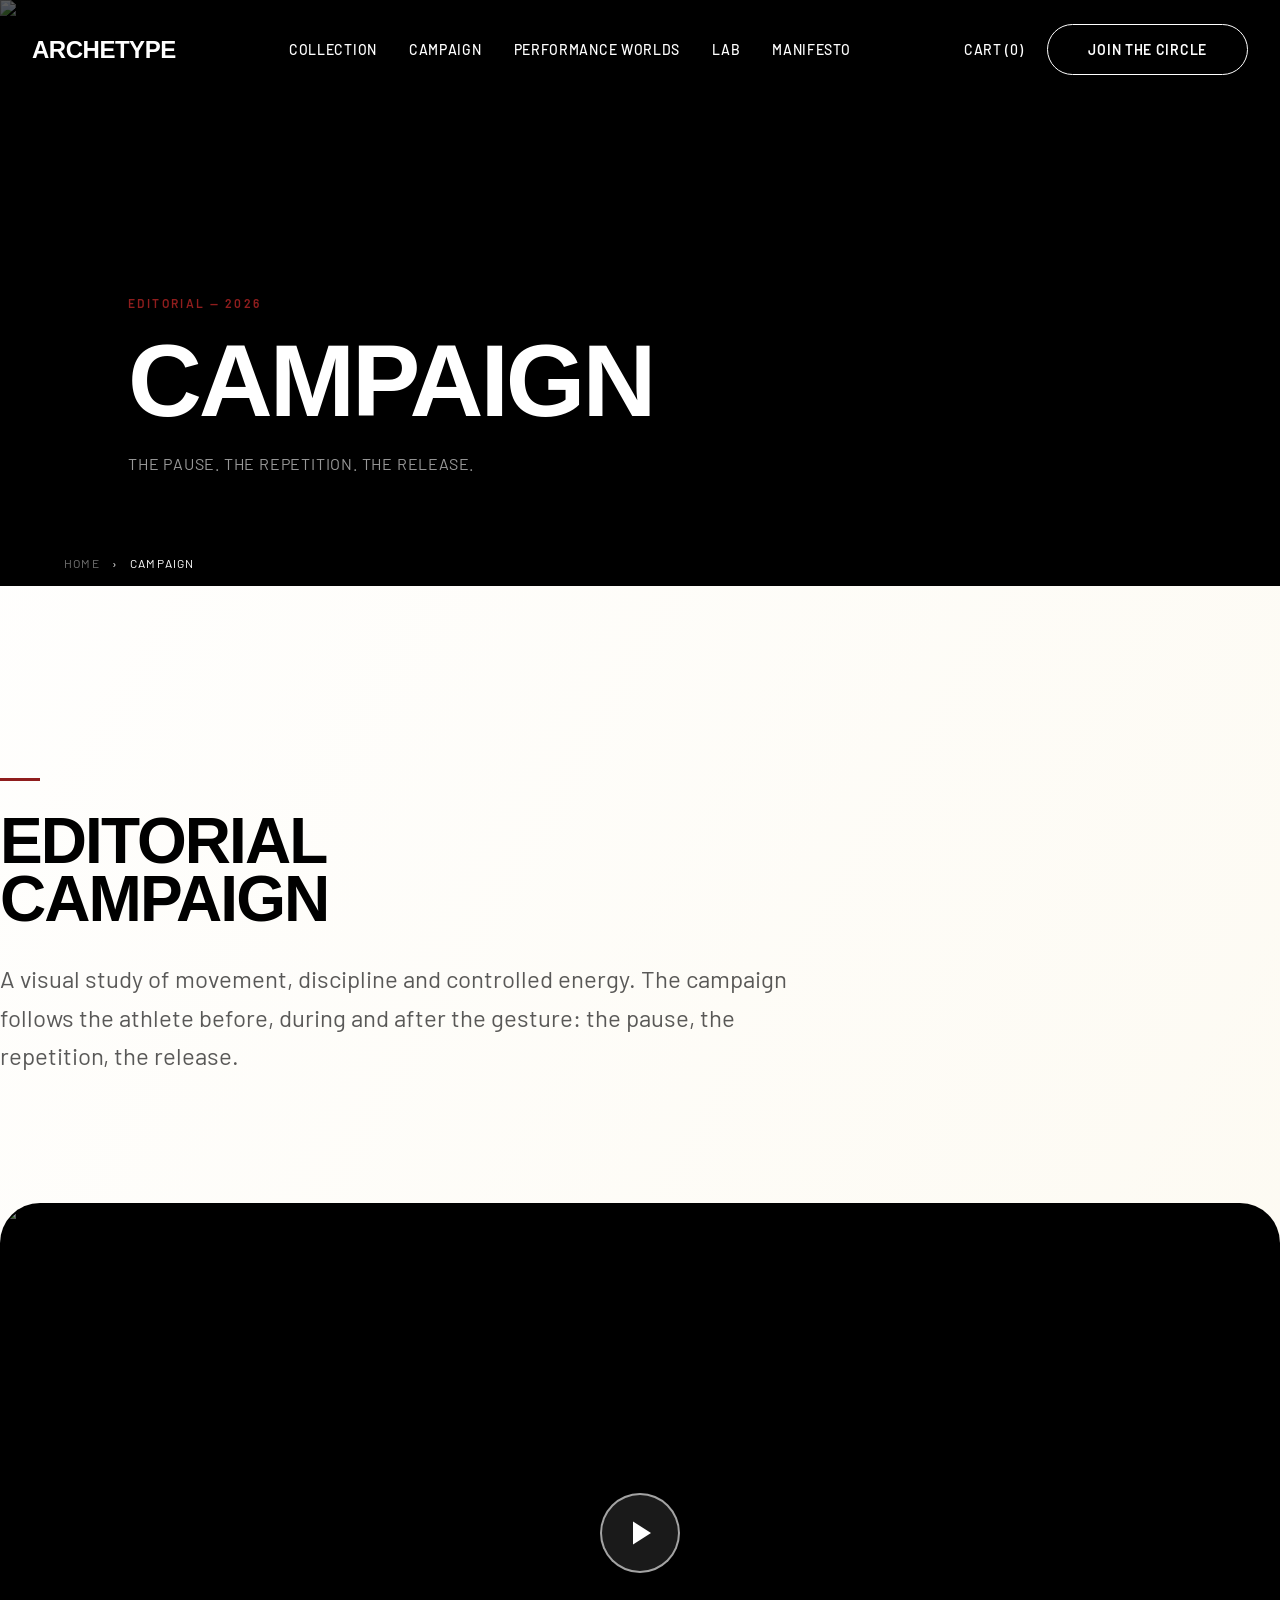
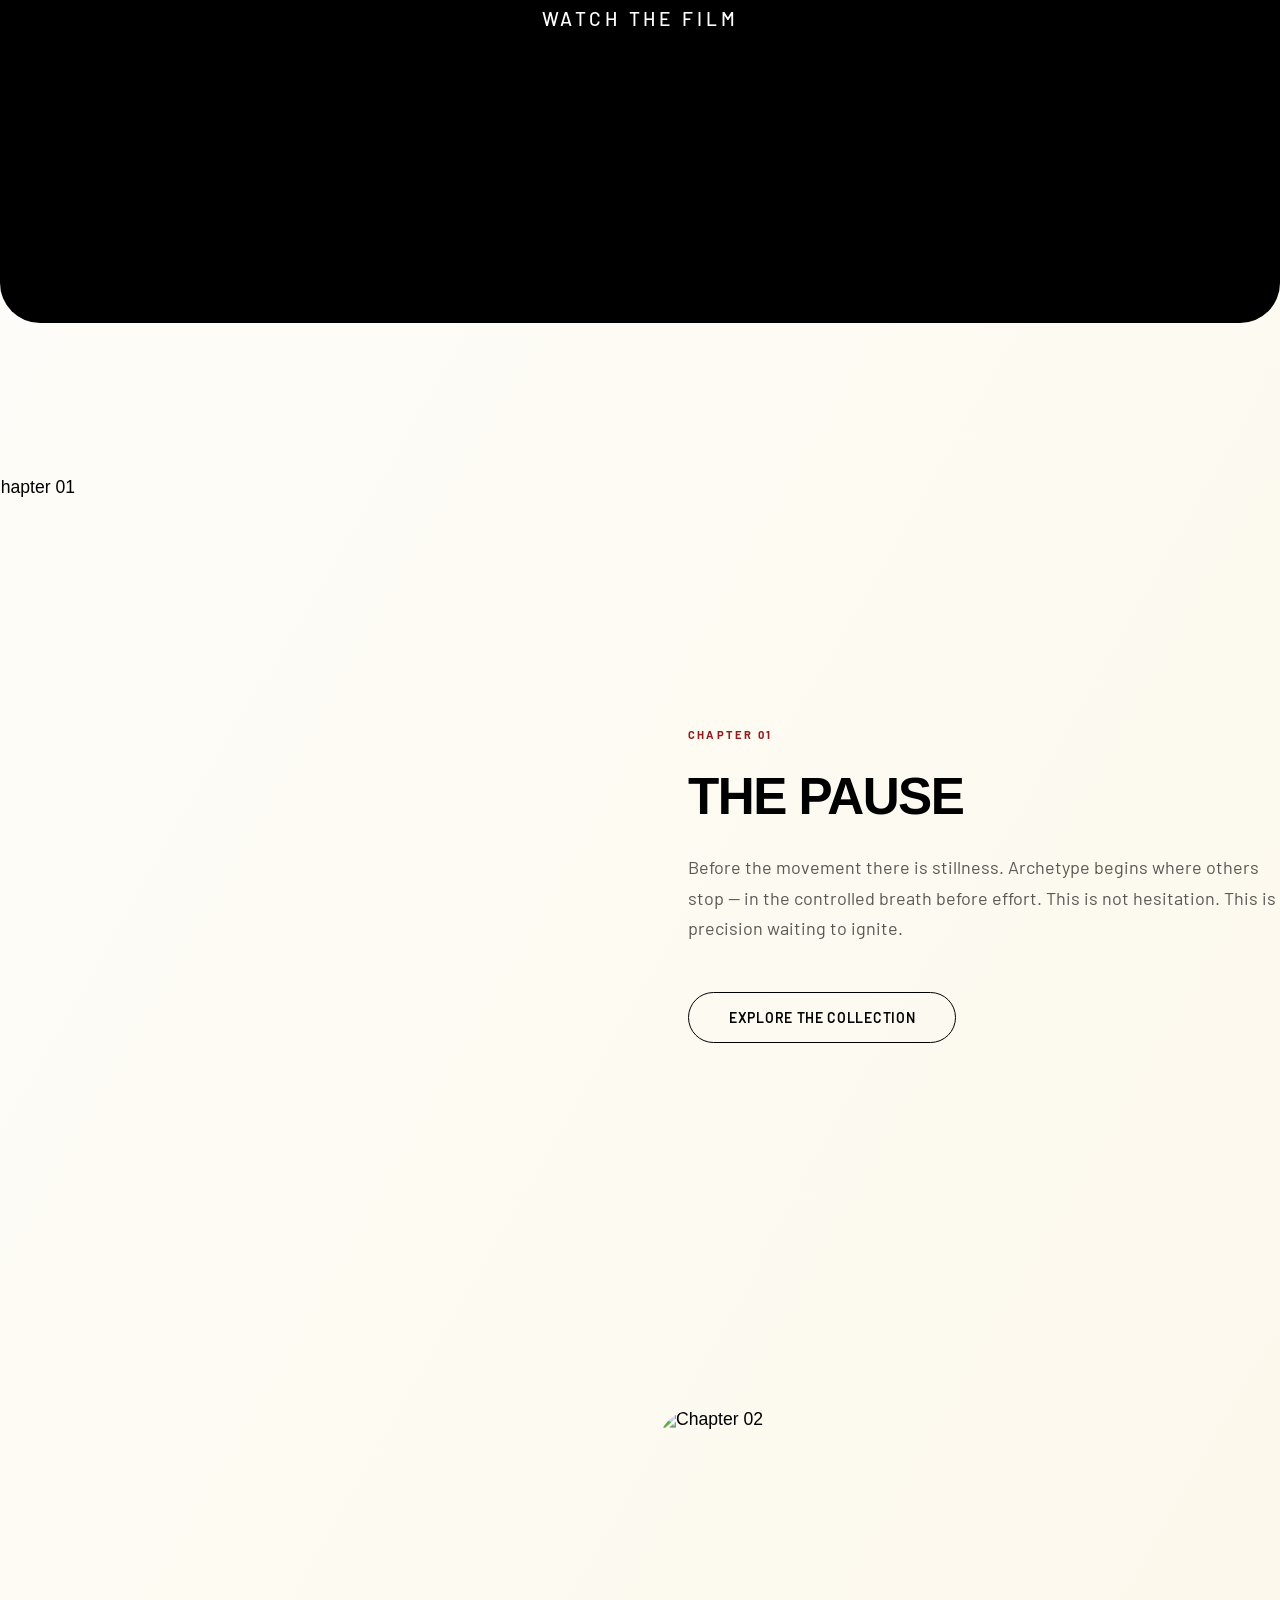
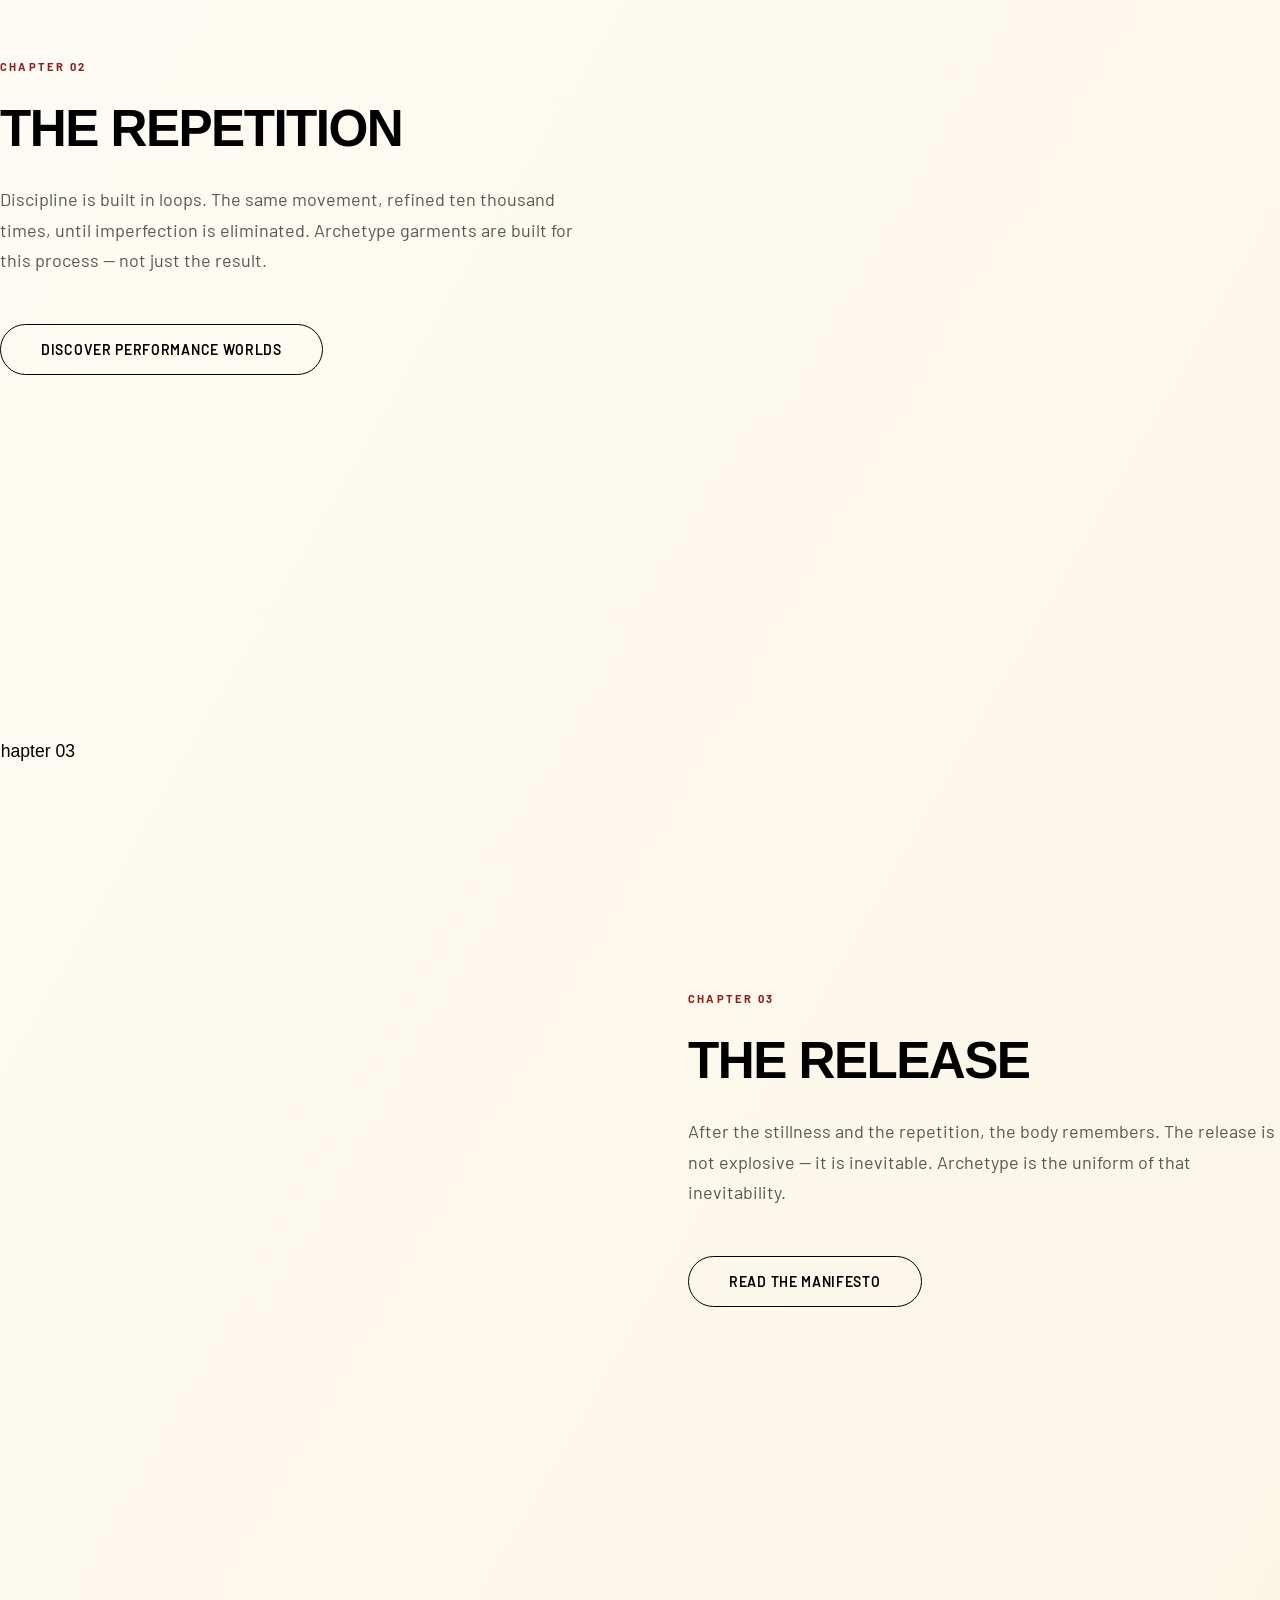
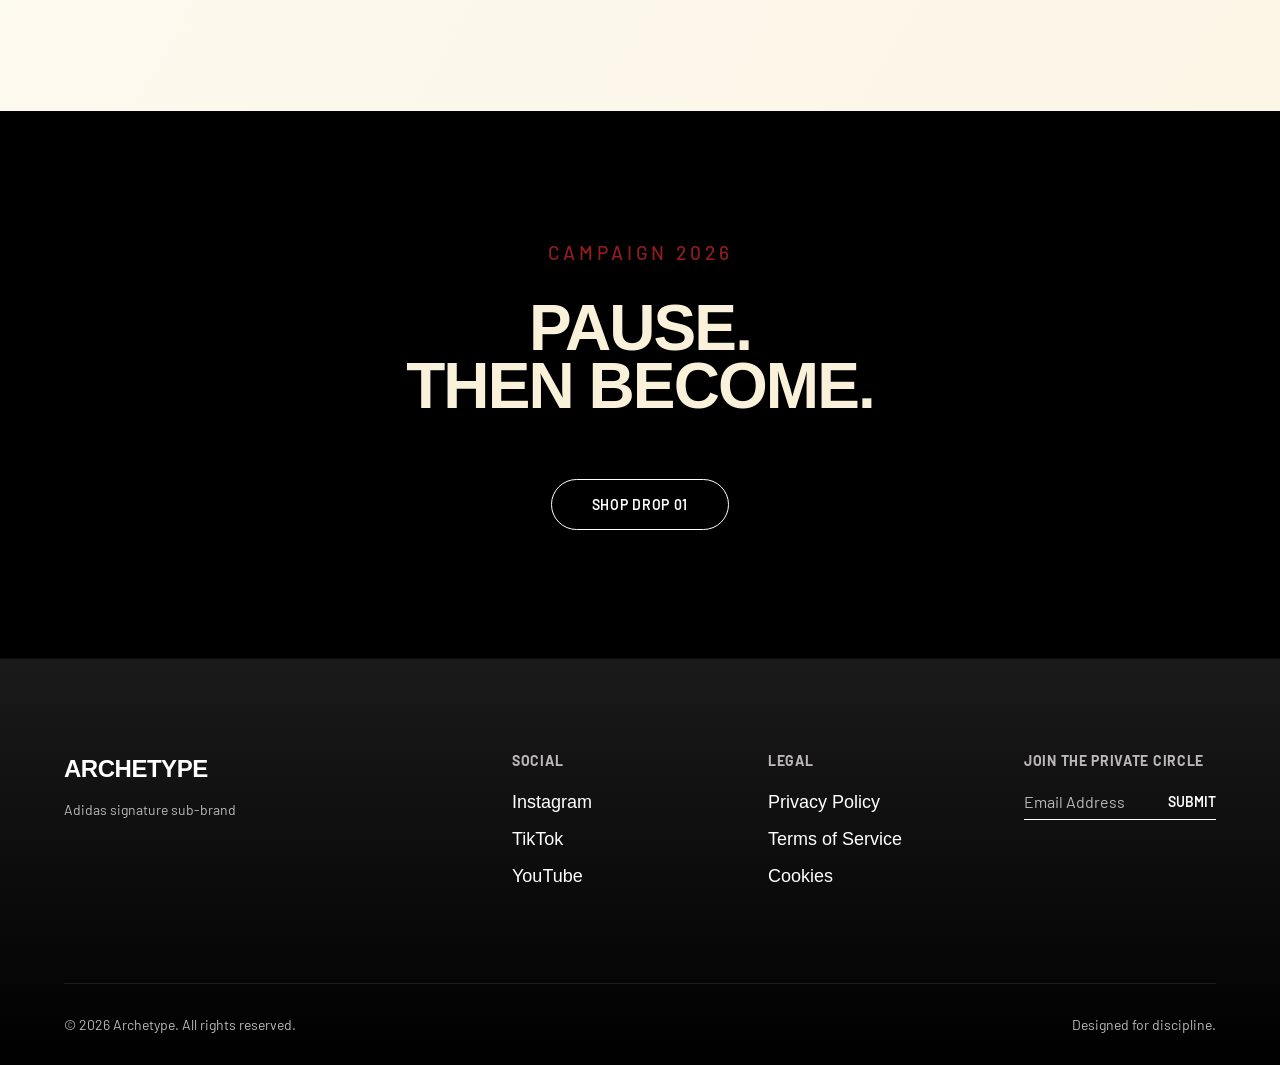
==== campaign.html @ b0016677 "Add files via upload" ====
<!DOCTYPE html>
<html lang="en">

<head>
    <meta charset="UTF-8">
    <meta name="viewport" content="width=device-width, initial-scale=1.0">
    <title>Campaign — Editorial 2026 | ARCHETYPE</title>
    <meta name="description" content="A visual study of movement, discipline and controlled energy. The Archetype Editorial Campaign 2026.">
    <link rel="preconnect" href="https://fonts.googleapis.com">
    <link rel="preconnect" href="https://fonts.gstatic.com" crossorigin>
    <link href="https://fonts.googleapis.com/css2?family=Barlow:wght@400;500;600&display=swap" rel="stylesheet">
    <link rel="stylesheet" href="./index.css">
    <link rel="stylesheet" href="./shared.css">
</head>

<body class="page-body">
    <header class="header" id="header">
        <a href="./index.html" class="logo">Archetype</a>
        <nav class="nav">
            <a href="./collection.html" class="nav-link">Collection</a>
            <a href="./campaign.html" class="nav-link">Campaign</a>
            <a href="./worlds.html" class="nav-link">Performance Worlds</a>
            <a href="./lab.html" class="nav-link">Lab</a>
            <a href="./manifesto.html" class="nav-link">Manifesto</a>
        </nav>
        <div class="header-actions">
            <a href="#" class="nav-link">Cart (0)</a>
            <a href="#" class="btn btn-white">Join the Circle</a>
        </div>
    </header>

    <main>
        <section class="page-hero" id="page-hero-campaign">
            <div class="page-hero-bg">
                <img src="assets/images/editorial_campaign.jpg" alt="Campaign Hero">
            </div>
            <div class="page-hero-content container">
                <span class="page-hero-tag">Editorial — 2026</span>
                <h1 class="page-hero-title">CAMPAIGN</h1>
                <p class="page-hero-sub">The pause. The repetition. The release.</p>
            </div>
        </section>

        <div class="page-breadcrumb">
            <a href="./index.html">Home</a>
            <span>›</span>
            <span>Campaign</span>
        </div>

        <section class="section-padding container">
            <div class="reveal" style="max-width: 800px; margin-bottom: 8rem;">
                <span class="accent-line"></span>
                <h2 class="title-section" style="margin-bottom: 2rem;">EDITORIAL<br>CAMPAIGN</h2>
                <p style="font-size: 1.5rem; line-height: 1.6; color: rgba(0,0,0,0.65);">A visual study of movement, discipline and controlled energy. The campaign follows the athlete before, during and after the gesture: the pause, the repetition, the release.</p>
            </div>

            <div class="campaign-film-block reveal" id="film-block">
                <img src="assets/images/editorial_campaign.jpg" alt="Campaign Film">
                <div class="campaign-film-overlay" id="film-overlay-trigger">
                    <div class="play-btn" id="play-btn-main" role="button" aria-label="Play film">
                        <svg width="22" height="26" viewBox="0 0 22 26" fill="none"><path d="M2 1.5L20 13L2 24.5V1.5Z"/></svg>
                    </div>
                    <p class="subtitle" style="letter-spacing: 0.2em;">Watch the Film</p>
                </div>
            </div>

            <!-- Video Modal -->
            <div class="video-modal" id="video-modal" role="dialog" aria-modal="true" aria-label="Campaign Film">
                <div class="video-modal-backdrop" id="video-modal-backdrop"></div>
                <div class="video-modal-inner">
                    <button class="video-modal-close" id="video-modal-close" aria-label="Close video">
                        <svg width="18" height="18" viewBox="0 0 18 18" fill="none">
                            <path d="M1 1L17 17M17 1L1 17" stroke="white" stroke-width="2" stroke-linecap="round"/>
                        </svg>
                    </button>
                    <video
                        id="campaign-video"
                        class="video-modal-player"
                        src="assets/videos/campaign_film.mov"
                        controls
                        playsinline
                        preload="metadata"
                    ></video>
                </div>
            </div>

            <div class="campaign-chapter reveal">
                <div class="campaign-chapter-image img-reveal">
                    <img src="https://images.unsplash.com/photo-1541534741688-6078c6bfb5c5?q=80&w=800&auto=format&fit=crop" alt="Chapter 01">
                </div>
                <div class="campaign-chapter-text">
                    <span class="campaign-chapter-num">Chapter 01</span>
                    <h2 class="campaign-chapter-title">THE PAUSE</h2>
                    <p class="campaign-chapter-body">Before the movement there is stillness. Archetype begins where others stop — in the controlled breath before effort. This is not hesitation. This is precision waiting to ignite.</p>
                    <a href="./collection.html" class="btn">Explore the Collection</a>
                </div>
            </div>

            <div class="campaign-chapter reverse reveal">
                <div class="campaign-chapter-image img-reveal">
                    <img src="https://images.unsplash.com/photo-1517838277536-f5f99be501cd?q=80&w=800&auto=format&fit=crop" alt="Chapter 02">
                </div>
                <div class="campaign-chapter-text">
                    <span class="campaign-chapter-num">Chapter 02</span>
                    <h2 class="campaign-chapter-title">THE REPETITION</h2>
                    <p class="campaign-chapter-body">Discipline is built in loops. The same movement, refined ten thousand times, until imperfection is eliminated. Archetype garments are built for this process — not just the result.</p>
                    <a href="./worlds.html" class="btn">Discover Performance Worlds</a>
                </div>
            </div>

            <div class="campaign-chapter reveal" style="margin-bottom: 0;">
                <div class="campaign-chapter-image img-reveal">
                    <img src="https://images.unsplash.com/photo-1552674605-15c37eee01a8?q=80&w=800&auto=format&fit=crop" alt="Chapter 03">
                </div>
                <div class="campaign-chapter-text">
                    <span class="campaign-chapter-num">Chapter 03</span>
                    <h2 class="campaign-chapter-title">THE RELEASE</h2>
                    <p class="campaign-chapter-body">After the stillness and the repetition, the body remembers. The release is not explosive — it is inevitable. Archetype is the uniform of that inevitability.</p>
                    <a href="./manifesto.html" class="btn">Read the Manifesto</a>
                </div>
            </div>
        </section>

        <section style="background: var(--color-black); padding: 8rem 5vw; text-align: center;">
            <div class="container reveal">
                <p class="subtitle" style="color: var(--color-burgundy); margin-bottom: 2rem; letter-spacing: 0.2em;">Campaign 2026</p>
                <h2 class="title-section" style="color: var(--color-cream); max-width: 900px; margin: 0 auto 4rem;">PAUSE.<br>THEN BECOME.</h2>
                <a href="./collection.html" class="btn btn-white">Shop Drop 01</a>
            </div>
        </section>
    </main>

    <footer class="footer">
        <div class="container">
            <div class="footer-grid">
                <div class="footer-brand">
                    <span class="logo">Archetype</span>
                    <p>Adidas signature sub-brand</p>
                </div>
                <div>
                    <h4 class="footer-title">SOCIAL</h4>
                    <div class="footer-links">
                        <a href="#" class="footer-link">Instagram</a>
                        <a href="#" class="footer-link">TikTok</a>
                        <a href="#" class="footer-link">YouTube</a>
                    </div>
                </div>
                <div>
                    <h4 class="footer-title">LEGAL</h4>
                    <div class="footer-links">
                        <a href="#" class="footer-link">Privacy Policy</a>
                        <a href="#" class="footer-link">Terms of Service</a>
                        <a href="#" class="footer-link">Cookies</a>
                    </div>
                </div>
                <div>
                    <h4 class="footer-title">JOIN THE PRIVATE CIRCLE</h4>
                    <form class="newsletter-form">
                        <input type="email" class="newsletter-input" placeholder="Email Address">
                        <button type="submit" class="newsletter-submit">Submit</button>
                    </form>
                </div>
            </div>
            <div class="footer-bottom">
                <span>© 2026 Archetype. All rights reserved.</span>
                <span>Designed for discipline.</span>
            </div>
        </div>
    </footer>
    <script src="./subpage.js"></script>
    <script>
        (function () {
            const modal       = document.getElementById('video-modal');
            const video       = document.getElementById('campaign-video');
            const openTrigger = document.getElementById('film-overlay-trigger');
            const closeBtn    = document.getElementById('video-modal-close');
            const backdrop    = document.getElementById('video-modal-backdrop');

            function openModal() {
                modal.classList.add('is-open');
                document.body.style.overflow = 'hidden';
                video.play();
            }

            function closeModal() {
                modal.classList.remove('is-open');
                document.body.style.overflow = '';
                video.pause();
                video.currentTime = 0;
            }

            openTrigger.addEventListener('click', openModal);
            closeBtn.addEventListener('click', closeModal);
            backdrop.addEventListener('click', closeModal);
            document.addEventListener('keydown', function (e) {
                if (e.key === 'Escape' && modal.classList.contains('is-open')) closeModal();
            });
        })();
    </script>
</body>
</html>
---- index.css ----
:root {
    --color-black: #000000;
    --color-white: #FFFFFF;
    --color-cream: #F9F1D9;
    --color-gray: #BCB8B9;
    --color-green: #3F4F45;
    --color-burgundy: #8F1D1D;
    --color-blue: #A8C5D6;

    --font-primary: 'Neue Haas Grotesk Display Pro', 'Helvetica Neue', Helvetica, Arial, sans-serif;
    --font-secondary: 'Barlow', sans-serif;

    --mouse-x: 50vw;
    --mouse-y: 50vh;
}

* {
    margin: 0;
    padding: 0;
    box-sizing: border-box;
}

html {
    scroll-behavior: smooth;
    font-size: 16px;
}

body {
    background: linear-gradient(120deg, #FFFFFF, var(--color-cream), #FFFFFF, var(--color-blue));
    background-size: 400% 400%;
    animation: gradientBG 30s ease infinite;
    color: var(--color-black);
    font-family: var(--font-primary);
    -webkit-font-smoothing: antialiased;
    -moz-osx-font-smoothing: grayscale;
    overflow-x: hidden;
}

/* Typography */
h1,
h2,
h3,
h4,
h5,
h6 {
    text-transform: uppercase;
    font-weight: 700;
    line-height: 0.9;
    letter-spacing: -0.02em;
}

.title-hero {
    font-size: clamp(4rem, 10vw, 12rem);
}

.title-section {
    font-size: clamp(2.5rem, 5vw, 6rem);
    letter-spacing: -0.03em;
}

.subtitle {
    font-family: var(--font-secondary);
    font-size: clamp(1rem, 1.5vw, 1.5rem);
    text-transform: uppercase;
    letter-spacing: 0.1em;
    font-weight: 500;
}

p {
    font-family: var(--font-secondary);
    font-size: 1.125rem;
    line-height: 1.5;
    font-weight: 400;
}

a {
    color: inherit;
    text-decoration: none;
    cursor: pointer;
}

/* Layout Utilities */
.container {
    width: 100%;
    max-width: 1400px;
    margin: 0 auto;
    padding: 0 5vw;
}

.section-padding {
    padding: 12rem 0;
}

/* Buttons */
.btn {
    display: inline-flex;
    align-items: center;
    justify-content: center;
    padding: 1rem 2.5rem;
    font-family: var(--font-secondary);
    text-transform: uppercase;
    font-weight: 600;
    letter-spacing: 0.05em;
    font-size: 0.875rem;
    transition: all 0.4s cubic-bezier(0.165, 0.84, 0.44, 1);
    border: 1px solid var(--color-black);
    background: transparent;
    color: var(--color-black);
    position: relative;
    overflow: hidden;
    border-radius: 50px;
}

.btn::before {
    content: '';
    position: absolute;
    top: 0;
    left: 0;
    width: 100%;
    height: 100%;
    background: var(--color-black);
    transform: scaleX(0);
    transform-origin: right;
    transition: transform 0.4s cubic-bezier(0.165, 0.84, 0.44, 1);
    z-index: -1;
}

.btn:hover {
    color: var(--color-white);
}

.btn:hover::before {
    transform: scaleX(1);
    transform-origin: left;
}

.btn-white {
    border-color: var(--color-white);
    color: var(--color-white);
}

.btn-white::before {
    background: var(--color-white);
}

.btn-white:hover {
    color: var(--color-black);
}

/* Header */
.header {
    position: fixed;
    top: 0;
    left: 0;
    width: 100%;
    padding: 1.5rem 2rem;
    display: flex;
    justify-content: space-between;
    align-items: center;
    z-index: 100;
    mix-blend-mode: difference;
    color: var(--color-white);
    transition: transform 0.4s ease;
}

.header.hidden {
    transform: translateY(-100%);
}

.logo {
    font-size: 1.5rem;
    font-weight: 700;
    text-transform: uppercase;
    letter-spacing: -0.02em;
}

.nav {
    display: flex;
    gap: 2rem;
}

.nav-link {
    font-family: var(--font-secondary);
    font-size: 0.875rem;
    text-transform: uppercase;
    letter-spacing: 0.05em;
    font-weight: 500;
    position: relative;
}

.nav-link::after {
    content: '';
    position: absolute;
    bottom: -4px;
    left: 0;
    width: 100%;
    height: 1px;
    background: currentColor;
    transform: scaleX(0);
    transform-origin: right;
    transition: transform 0.3s ease;
}

.nav-link:hover::after {
    transform: scaleX(1);
    transform-origin: left;
}

.header-actions {
    display: flex;
    align-items: center;
    gap: 1.5rem;
}

/* Hero Section */
.hero {
    height: 100vh;
    width: 100%;
    position: relative;
    display: flex;
    flex-direction: column;
    justify-content: flex-end;
    padding: 4rem 2rem;
    overflow: hidden;
}

.hero-bg {
    position: absolute;
    top: 0;
    left: 0;
    width: 100%;
    height: 100%;
    z-index: -1;
}

.hero-video-base {
    width: 100%;
    height: 100%;
    object-fit: cover;
    transform: scale(1.05);
    transition: transform 1.5s ease-out;
}

.hero-img-pixelated {
    position: absolute;
    top: 0;
    left: 0;
    width: 100%;
    height: 100%;
    object-fit: cover;
    pointer-events: none;
    opacity: 0;
    transition: transform 1.5s ease-out, opacity 0.3s ease;
    transform: scale(1.05);
}

.hero.loaded .hero-video-base,
.hero.loaded .hero-img-pixelated {
    transform: scale(1);
}

.hero-bg::after {
    content: '';
    position: absolute;
    top: 0;
    left: 0;
    width: 100%;
    height: 100%;
    background: linear-gradient(to top, var(--color-black) 0%, rgba(0, 0, 0, 0.2) 60%, rgba(0, 0, 0, 0.6) 100%);
}

.hero-content {
    color: var(--color-white);
    max-width: 1200px;
}

.hero-claim {
    margin-bottom: 1rem;
    animation: fadeInUp 1s cubic-bezier(0.165, 0.84, 0.44, 1) 0.5s both;
}

.hero-subclaim {
    margin-bottom: 3rem;
    animation: fadeInUp 1s cubic-bezier(0.165, 0.84, 0.44, 1) 0.7s both;
}

.hero-ctas {
    display: flex;
    gap: 1rem;
    animation: fadeInUp 1s cubic-bezier(0.165, 0.84, 0.44, 1) 0.9s both;
}

/* Upper Sections Wrapper (Black to White) */
.upper-gradient-wrapper {
    background: linear-gradient(to bottom, var(--color-black) 0%, #7a7a7a 50%, var(--color-white) 100%);
    width: 100%;
}

/* Collection Section */
#collection {
    color: var(--color-white);
}

#collection .btn {
    border-color: var(--color-white);
    color: var(--color-white);
}

#collection .btn::before {
    background: var(--color-white);
}

#collection .btn:hover {
    color: var(--color-black);
}

.collection-header {
    display: flex;
    justify-content: space-between;
    align-items: flex-end;
    margin-bottom: 6rem;
}

.product-grid {
    display: grid;
    grid-template-columns: repeat(4, 1fr);
    gap: 2rem;
}

.product-card {
    display: flex;
    flex-direction: column;
    group;
}

.product-image {
    aspect-ratio: 3/4;
    background: var(--color-gray);
    margin-bottom: 1.5rem;
    overflow: hidden;
    position: relative;
    border-radius: 16px;
}

.product-image img {
    width: 100%;
    height: 100%;
    object-fit: cover;
    transition: transform 0.8s cubic-bezier(0.165, 0.84, 0.44, 1), filter 0.8s ease;
}

.product-image::after {
    content: 'View Product';
    position: absolute;
    bottom: 1.5rem;
    left: 50%;
    transform: translateX(-50%) translateY(20px);
    background: var(--color-white);
    color: var(--color-black);
    padding: 0.6rem 1.5rem;
    border-radius: 50px;
    font-family: var(--font-secondary);
    font-size: 0.75rem;
    font-weight: 600;
    text-transform: uppercase;
    opacity: 0;
    transition: all 0.4s cubic-bezier(0.165, 0.84, 0.44, 1);
    white-space: nowrap;
}

.product-card:hover .product-image::after {
    opacity: 1;
    transform: translateX(-50%) translateY(0);
}

.product-card:hover .product-image img {
    transform: scale(1.08) rotate(-1deg);
    filter: saturate(0.8) contrast(1.1);
}

.product-info {
    display: flex;
    flex-direction: column;
    gap: 0.5rem;
}

.product-header {
    display: flex;
    justify-content: space-between;
    align-items: center;
}

.product-name {
    font-size: 1rem;
    font-weight: 700;
    text-transform: uppercase;
}

.product-price {
    font-family: var(--font-secondary);
    font-weight: 500;
}

.product-desc {
    font-size: 0.875rem;
    color: #666;
}

#collection .product-desc {
    color: rgba(255, 255, 255, 0.6);
}

/* Editorial Campaign */
.editorial {
    padding: 0 5vw;
}

.editorial-container {
    position: relative;
    z-index: 1;
    width: 100%;
    height: 80vh;
    max-width: 1200px;
    margin: 0 auto;
    display: flex;
    align-items: center;
    justify-content: center;
    overflow: hidden;
    border-radius: 40px;
}

.editorial-bg {
    position: absolute;
    top: 0;
    left: 0;
    width: 100%;
    height: 100%;
    z-index: -1;
}

.editorial-bg img {
    width: 100%;
    height: 100%;
    object-fit: cover;
}

.editorial-bg::after {
    content: '';
    position: absolute;
    top: 0;
    left: 0;
    width: 100%;
    height: 100%;
    background: rgba(0, 0, 0, 0.4);
}

.editorial-content {
    text-align: center;
    color: var(--color-white);
    max-width: 800px;
    padding: 2rem;
}

.editorial-title {
    margin-bottom: 2rem;
}

.editorial-text {
    font-size: 1.5rem;
    margin-bottom: 3rem;
}

/* Performance Worlds */
#worlds {
    padding: 20rem 0;
}

.worlds-header {
    margin-bottom: 6rem;
}

.worlds-grid {
    display: grid;
    grid-template-columns: repeat(5, 1fr);
    gap: 1.5rem;
}

.world-card {
    position: relative;
    aspect-ratio: 4/5;
    background: linear-gradient(to bottom, #111, var(--color-black));
    border-radius: 24px;
    overflow: hidden;
    display: flex;
    flex-direction: column;
    justify-content: flex-end;
    padding: 2rem 1.5rem;
    color: var(--color-white);
    transition: transform 0.6s cubic-bezier(0.165, 0.84, 0.44, 1), box-shadow 0.6s ease;
}

.world-card:hover {
    transform: translateY(-15px) scale(1.02);
    box-shadow: 0 30px 60px rgba(0, 0, 0, 0.15);
    z-index: 10;
}

.world-card::before {
    content: '';
    position: absolute;
    top: 0;
    left: 0;
    width: 100%;
    height: 100%;
    background: linear-gradient(to top, rgba(0, 0, 0, 0.8), transparent);
    z-index: 1;
}

.world-content {
    position: relative;
    z-index: 2;
    transform: translateY(1rem);
    transition: transform 0.4s ease;
}

.world-card:hover .world-content {
    transform: translateY(0);
}

.world-title {
    font-size: 2rem;
    margin-bottom: 0.5rem;
}

.world-desc {
    font-size: 0.875rem;
    opacity: 0;
    transition: opacity 0.4s ease;
}

.world-card:hover .world-desc {
    opacity: 1;
}

/* Archetype Lab */
.lab {
    position: relative;
    background-color: #f0ece1;
    overflow: hidden;
    color: var(--color-black);
    z-index: 1;
}

.lab::before,
.lab::after {
    content: '';
    position: absolute;
    border-radius: 50%;
    z-index: -1;
    opacity: 0.9;
    filter: blur(20px);
}

.lab::before {
    top: -20vw;
    left: -10vw;
    width: 100vw;
    height: 100vw;
    background: radial-gradient(circle at center, #6484a4 0%, #9ba4ad 45%, transparent 70%);
    animation: blobMove 8s infinite alternate ease-in-out;
}

.lab::after {
    bottom: -30vw;
    right: -10vw;
    width: 120vw;
    height: 120vw;
    background: radial-gradient(circle at center, #7899b8 0%, #a2abb3 40%, transparent 70%);
    animation: blobMove2 11s infinite alternate ease-in-out;
}

.lab-grid {
    display: grid;
    grid-template-columns: 1fr 1fr;
    gap: 4rem;
    align-items: center;
}

.lab-content {
    max-width: 600px;
}

.lab-title {
    margin-bottom: 2rem;
}

.lab-text {
    margin-bottom: 3rem;
    font-size: 1.25rem;
}

.lab-image {
    aspect-ratio: 4/5;
    background: var(--color-black);
    border-radius: 40px;
}

/* Manifesto */
.manifesto {
    text-align: center;
    background: radial-gradient(circle at center, var(--color-green) 0%, #202a23 50%, var(--color-black) 100%);
    background-size: 150% 150%;
    background-position: center;
    animation: pulseBG 15s ease-in-out infinite alternate;
    color: var(--color-cream);
    position: relative;
    overflow: hidden;
}

.manifesto::before {
    content: '';
    position: absolute;
    top: 0;
    left: 0;
    width: 100%;
    height: 100%;
    background: linear-gradient(180deg, transparent 0%, rgba(143, 29, 29, 0.15) 100%);
    pointer-events: none;
    z-index: 1;
}

.manifesto-bg-text {
    position: absolute;
    top: 50%;
    left: 50%;
    transform: translate(-50%, -50%);
    width: 100vw;
    display: flex;
    flex-direction: column;
    justify-content: center;
    align-items: center;
    z-index: 0;
    pointer-events: none;
}

.manifesto-bg-text span {
    font-size: clamp(8rem, 20vw, 24rem);
    line-height: 0.8;
    font-weight: 700;
    letter-spacing: -0.05em;
    color: transparent;
    white-space: nowrap;
    animation: moveText 30s linear infinite alternate;
    pointer-events: none;
    will-change: transform;

    background: radial-gradient(circle 30vw at var(--mouse-x) var(--mouse-y),
            rgba(168, 197, 214, 0.7) 0%,
            rgba(63, 79, 69, 0.5) 30%,
            rgba(255, 255, 255, 0.03) 70%) fixed;
    -webkit-background-clip: text;
    background-clip: text;

    filter: blur(8px) contrast(1.5);
    opacity: 0.6;
}

.manifesto-bg-text span:nth-child(even) {
    animation-direction: alternate-reverse;
}

@keyframes moveText {
    0% {
        transform: translateX(-10%);
    }

    100% {
        transform: translateX(10%);
    }
}

.manifesto::before {
    content: '';
    position: absolute;
    top: 0;
    left: 0;
    width: 100%;
    height: 100%;
    background: linear-gradient(180deg, transparent 0%, rgba(143, 29, 29, 0.15) 100%);
    pointer-events: none;
    z-index: 1;
}

.manifesto-content {
    max-width: 800px;
    margin: 0 auto;
    position: relative;
    z-index: 2;
    pointer-events: auto;
    text-shadow: 0 4px 24px rgba(0, 0, 0, 0.8);
}

.manifesto-content .btn,
.manifesto-content h2,
.manifesto-content p,
.manifesto-content h3 {
    pointer-events: auto;
}

.manifesto-title {
    margin-bottom: 3rem;
    color: var(--color-cream);
    opacity: 1;
}

.manifesto-text {
    font-size: 2rem;
    line-height: 1.4;
    margin-bottom: 4rem;
}

.manifesto-quote {
    font-size: clamp(2rem, 5vw, 4rem);
    margin-bottom: 4rem;
}

/* Footer */
.footer {
    background: linear-gradient(to bottom, #1a1a1a, var(--color-black));
    color: var(--color-white);
    padding: 6rem 0 2rem;
    border-top: 1px solid rgba(255, 255, 255, 0.05);
}

.footer-grid {
    display: grid;
    grid-template-columns: 2fr 1fr 1fr 1fr;
    gap: 4rem;
    margin-bottom: 6rem;
}

.footer-brand .logo {
    display: block;
    margin-bottom: 1rem;
}

.footer-brand p {
    color: var(--color-gray);
    font-size: 0.875rem;
}

.footer-title {
    font-size: 0.875rem;
    font-family: var(--font-secondary);
    color: var(--color-gray);
    margin-bottom: 1.5rem;
    letter-spacing: 0.05em;
}

.footer-links {
    display: flex;
    flex-direction: column;
    gap: 1rem;
}

.footer-link {
    font-size: 1.125rem;
    font-weight: 500;
    transition: color 0.3s ease;
}

.footer-link:hover {
    color: var(--color-gray);
}

.newsletter-form {
    display: flex;
    border-bottom: 1px solid var(--color-white);
    padding-bottom: 0.5rem;
}

.newsletter-input {
    background: transparent;
    border: none;
    color: var(--color-white);
    font-family: var(--font-secondary);
    font-size: 1rem;
    width: 100%;
    outline: none;
}

.newsletter-input::placeholder {
    color: var(--color-gray);
}

.newsletter-submit {
    background: transparent;
    border: none;
    color: var(--color-white);
    cursor: pointer;
    font-family: var(--font-secondary);
    text-transform: uppercase;
    font-size: 0.875rem;
    font-weight: 600;
}

.footer-bottom {
    display: flex;
    justify-content: space-between;
    align-items: center;
    padding-top: 2rem;
    border-top: 1px solid rgba(255, 255, 255, 0.1);
    font-size: 0.875rem;
    color: var(--color-gray);
    font-family: var(--font-secondary);
}

/* Animations */
@keyframes fadeInUp {
    from {
        opacity: 0;
        transform: translateY(30px);
    }

    to {
        opacity: 1;
        transform: translateY(0);
    }
}

@keyframes gradientBG {
    0% {
        background-position: 0% 50%;
    }

    50% {
        background-position: 100% 50%;
    }

    100% {
        background-position: 0% 50%;
    }
}

@keyframes pulseBG {
    0% {
        background-size: 100% 100%;
    }

    100% {
        background-size: 150% 150%;
    }
}

@keyframes gradientPan {
    0% {
        background-position: 0% 50%;
    }

    100% {
        background-position: -200% 50%;
    }
}

@keyframes floatElement {
    0% {
        transform: translateY(0);
    }

    50% {
        transform: translateY(-10px);
    }

    100% {
        transform: translateY(0);
    }
}

@keyframes blobMove {
    0% {
        transform: translate(0, 0) scale(1);
    }

    33% {
        transform: translate(30vw, -20vw) scale(1.15);
    }

    66% {
        transform: translate(-25vw, 25vw) scale(0.85);
    }

    100% {
        transform: translate(40vw, 15vw) scale(1.05);
    }
}

@keyframes blobMove2 {
    0% {
        transform: translate(0, 0) scale(1);
    }

    33% {
        transform: translate(-35vw, 25vw) scale(1.1);
    }

    66% {
        transform: translate(30vw, -30vw) scale(0.8);
    }

    100% {
        transform: translate(-20vw, 30vw) scale(1);
    }
}

.reveal {
    opacity: 0;
    transform: translateY(80px);
    transition: all 1.2s cubic-bezier(0.19, 1, 0.22, 1);
}

.reveal.active {
    opacity: 1;
    transform: translateY(0);
}

.img-reveal {
    overflow: hidden;
}

.img-reveal img,
.img-reveal {
    transform: scale(1.1);
    transition: transform 1.5s cubic-bezier(0.19, 1, 0.22, 1);
}

.reveal.active .img-reveal img,
.reveal.active.img-reveal {
    transform: scale(1);
}

.marquee-wrapper {
    overflow: hidden;
    white-space: nowrap;
    padding: 1.5rem 0;
    background: var(--color-white);
    color: var(--color-black);
    display: flex;
    font-size: 1.5rem;
    font-weight: 600;
    text-transform: uppercase;
}

.marquee {
    display: inline-block;
    padding-right: 2rem;
    animation: marquee 20s linear infinite;
}

.marquee span {
    margin-right: 2rem;
}

@keyframes marquee {
    0% {
        transform: translateX(0);
    }

    100% {
        transform: translateX(-100%);
    }
}

.accent-line {
    display: block;
    width: 40px;
    height: 3px;
    background: var(--color-burgundy);
    margin-bottom: 2rem;
}

@media (min-width: 1025px) {
    .product-grid {
        align-items: start;
    }

    .product-card:nth-child(even) {
        margin-top: 6rem;
    }
}

/* Responsive */
@media (max-width: 1024px) {
    .product-grid {
        grid-template-columns: repeat(2, 1fr);
    }

    .worlds-grid {
        grid-template-columns: repeat(2, 1fr);
    }

    .lab-grid {
        grid-template-columns: 1fr;
    }

    .footer-grid {
        grid-template-columns: 1fr 1fr;
    }
}

@media (max-width: 768px) {
    .nav {
        display: none;
    }

    .hero {
        justify-content: center;
        text-align: center;
    }

    .hero-ctas {
        justify-content: center;
        flex-direction: column;
    }

    .product-grid {
        display: flex;
        overflow-x: auto;
        scroll-snap-type: x mandatory;
        padding-bottom: 2rem;
        margin: 0 -2rem;
        padding: 0 2rem 2rem;
    }

    .product-card {
        min-width: 80vw;
        scroll-snap-align: center;
    }

    .worlds-grid {
        grid-template-columns: 1fr;
    }

    .footer-grid {
        grid-template-columns: 1fr;
    }

    .editorial-text {
        font-size: 1.125rem;
    }

    .manifesto-text {
        font-size: 1.25rem;
    }
}
---- shared.css ----
/* =============================
   SHARED SUB-PAGE STYLES
   ============================= */

/* Page Hero Banner */
.page-hero {
    height: 60vh;
    min-height: 480px;
    width: 100%;
    position: relative;
    display: flex;
    flex-direction: column;
    justify-content: flex-end;
    padding: 4rem 5vw;
    overflow: hidden;
    background: var(--color-black);
}

.page-hero-bg {
    position: absolute;
    inset: 0;
    z-index: 0;
}

.page-hero-bg img {
    width: 100%;
    height: 100%;
    object-fit: cover;
    opacity: 0.45;
    transform: scale(1.05);
    transition: transform 1.5s ease-out;
    filter: grayscale(20%);
}

.page-hero.loaded .page-hero-bg img {
    transform: scale(1);
}

.page-hero-bg::after {
    content: '';
    position: absolute;
    inset: 0;
    background: linear-gradient(to top, rgba(0,0,0,0.9) 0%, rgba(0,0,0,0.2) 70%);
}

.page-hero-content {
    position: relative;
    z-index: 2;
    color: var(--color-white);
    max-width: 1400px;
    width: 100%;
    margin: 0 auto;
}

.page-hero-tag {
    font-family: var(--font-secondary);
    font-size: 0.75rem;
    font-weight: 600;
    letter-spacing: 0.2em;
    text-transform: uppercase;
    color: var(--color-burgundy);
    margin-bottom: 1.5rem;
    display: block;
    animation: fadeInUp 0.8s cubic-bezier(0.165, 0.84, 0.44, 1) 0.2s both;
}

.page-hero-title {
    font-size: clamp(3.5rem, 8vw, 9rem);
    line-height: 0.92;
    letter-spacing: -0.03em;
    font-weight: 700;
    text-transform: uppercase;
    animation: fadeInUp 0.8s cubic-bezier(0.165, 0.84, 0.44, 1) 0.4s both;
}

.page-hero-sub {
    font-family: var(--font-secondary);
    font-size: 1rem;
    letter-spacing: 0.05em;
    text-transform: uppercase;
    color: rgba(255,255,255,0.6);
    margin-top: 1.5rem;
    animation: fadeInUp 0.8s cubic-bezier(0.165, 0.84, 0.44, 1) 0.6s both;
}

/* Breadcrumb bar */
.page-breadcrumb {
    background: var(--color-black);
    color: rgba(255,255,255,0.45);
    font-family: var(--font-secondary);
    font-size: 0.75rem;
    letter-spacing: 0.1em;
    text-transform: uppercase;
    padding: 1rem 5vw;
    display: flex;
    align-items: center;
    gap: 0.75rem;
}

.page-breadcrumb a {
    color: rgba(255,255,255,0.45);
    transition: color 0.3s ease;
}

.page-breadcrumb a:hover {
    color: var(--color-white);
}

.page-breadcrumb span {
    color: var(--color-white);
}

/* Inner page body bg */
.page-body {
    background: linear-gradient(120deg, #FFFFFF, var(--color-cream), #FFFFFF, var(--color-blue));
    background-size: 400% 400%;
    animation: gradientBG 30s ease infinite;
}

/* ---- COLLECTION PAGE ---- */
.collection-page-grid {
    display: grid;
    grid-template-columns: repeat(3, 1fr);
    gap: 2.5rem;
}

.collection-filter-bar {
    display: flex;
    align-items: center;
    justify-content: space-between;
    margin-bottom: 4rem;
    padding-bottom: 2rem;
    border-bottom: 1px solid rgba(0,0,0,0.12);
}

.filter-tabs {
    display: flex;
    gap: 1rem;
    flex-wrap: wrap;
}

.filter-tab {
    font-family: var(--font-secondary);
    font-size: 0.8rem;
    font-weight: 600;
    letter-spacing: 0.08em;
    text-transform: uppercase;
    padding: 0.5rem 1.25rem;
    border: 1px solid rgba(0,0,0,0.2);
    border-radius: 50px;
    cursor: pointer;
    transition: all 0.3s ease;
    background: transparent;
    color: var(--color-black);
}

.filter-tab:hover,
.filter-tab.active {
    background: var(--color-black);
    color: var(--color-white);
    border-color: var(--color-black);
}

.sort-select {
    font-family: var(--font-secondary);
    font-size: 0.8rem;
    font-weight: 600;
    letter-spacing: 0.08em;
    text-transform: uppercase;
    padding: 0.5rem 1rem;
    border: 1px solid rgba(0,0,0,0.2);
    border-radius: 50px;
    background: transparent;
    cursor: pointer;
    outline: none;
    color: var(--color-black);
}

.product-badge {
    position: absolute;
    top: 1rem;
    left: 1rem;
    background: var(--color-burgundy);
    color: var(--color-white);
    font-family: var(--font-secondary);
    font-size: 0.65rem;
    font-weight: 700;
    letter-spacing: 0.1em;
    text-transform: uppercase;
    padding: 0.3rem 0.75rem;
    border-radius: 50px;
    z-index: 2;
}

.product-sizes {
    display: flex;
    gap: 0.5rem;
    margin-top: 0.75rem;
    flex-wrap: wrap;
}

.product-size {
    font-family: var(--font-secondary);
    font-size: 0.65rem;
    font-weight: 600;
    letter-spacing: 0.08em;
    text-transform: uppercase;
    padding: 0.2rem 0.5rem;
    border: 1px solid rgba(0,0,0,0.2);
    border-radius: 4px;
    color: rgba(0,0,0,0.5);
}

/* ---- CAMPAIGN PAGE ---- */
.campaign-chapter {
    display: grid;
    grid-template-columns: 1fr 1fr;
    gap: 6rem;
    align-items: center;
    margin-bottom: 12rem;
}

.campaign-chapter.reverse {
    direction: rtl;
}

.campaign-chapter.reverse > * {
    direction: ltr;
}

.campaign-chapter-image {
    aspect-ratio: 4/5;
    border-radius: 32px;
    overflow: hidden;
    position: relative;
}

.campaign-chapter-image img {
    width: 100%;
    height: 100%;
    object-fit: cover;
    transition: transform 0.8s cubic-bezier(0.165, 0.84, 0.44, 1);
}

.campaign-chapter-image:hover img {
    transform: scale(1.04);
}

.campaign-chapter-text {
    padding: 2rem 0;
}

.campaign-chapter-num {
    font-family: var(--font-secondary);
    font-size: 0.7rem;
    font-weight: 700;
    letter-spacing: 0.2em;
    text-transform: uppercase;
    color: var(--color-burgundy);
    margin-bottom: 2rem;
    display: block;
}

.campaign-chapter-title {
    font-size: clamp(2rem, 4vw, 4.5rem);
    line-height: 0.92;
    letter-spacing: -0.03em;
    margin-bottom: 2rem;
}

.campaign-chapter-body {
    font-size: 1.125rem;
    line-height: 1.7;
    color: rgba(0,0,0,0.65);
    margin-bottom: 3rem;
}

.campaign-film-block {
    position: relative;
    border-radius: 40px;
    overflow: hidden;
    aspect-ratio: 16/9;
    background: var(--color-black);
    margin-bottom: 12rem;
}

.campaign-film-block img {
    width: 100%;
    height: 100%;
    object-fit: cover;
    opacity: 0.6;
}

.campaign-film-overlay {
    position: absolute;
    inset: 0;
    display: flex;
    flex-direction: column;
    align-items: center;
    justify-content: center;
    gap: 2rem;
    color: var(--color-white);
}

.play-btn {
    width: 80px;
    height: 80px;
    border: 2px solid rgba(255,255,255,0.6);
    border-radius: 50%;
    display: flex;
    align-items: center;
    justify-content: center;
    cursor: pointer;
    transition: all 0.4s ease;
    backdrop-filter: blur(10px);
    background: rgba(255,255,255,0.1);
}

.play-btn:hover {
    background: var(--color-white);
    border-color: var(--color-white);
    transform: scale(1.1);
}

.play-btn:hover svg path {
    fill: var(--color-black);
}

.play-btn svg {
    margin-left: 4px;
}

.play-btn svg path {
    fill: var(--color-white);
    transition: fill 0.4s ease;
}

/* ---- WORLDS PAGE ---- */
.worlds-full-grid {
    display: grid;
    grid-template-columns: repeat(2, 1fr);
    gap: 2rem;
}

.world-full-card {
    position: relative;
    border-radius: 32px;
    overflow: hidden;
    cursor: pointer;
}

.world-full-card:first-child {
    grid-column: 1 / -1;
    aspect-ratio: 16/7;
}

.world-full-card:not(:first-child) {
    aspect-ratio: 4/5;
}

.world-full-card img {
    width: 100%;
    height: 100%;
    object-fit: cover;
    transition: transform 0.8s cubic-bezier(0.165, 0.84, 0.44, 1);
    filter: brightness(0.7);
}

.world-full-card:hover img {
    transform: scale(1.05);
    filter: brightness(0.55);
}

.world-full-card::after {
    content: '';
    position: absolute;
    inset: 0;
    background: linear-gradient(to top, rgba(0,0,0,0.75) 0%, transparent 60%);
}

.world-full-content {
    position: absolute;
    bottom: 0;
    left: 0;
    right: 0;
    padding: 3rem;
    color: var(--color-white);
    z-index: 2;
}

.world-full-label {
    font-family: var(--font-secondary);
    font-size: 0.7rem;
    font-weight: 700;
    letter-spacing: 0.2em;
    text-transform: uppercase;
    color: var(--color-burgundy);
    margin-bottom: 0.75rem;
    display: block;
}

.world-full-name {
    font-size: clamp(2.5rem, 5vw, 5rem);
    line-height: 0.92;
    letter-spacing: -0.03em;
    margin-bottom: 1rem;
}

.world-full-desc {
    font-size: 1rem;
    color: rgba(255,255,255,0.7);
    font-family: var(--font-secondary);
    margin-bottom: 2rem;
    opacity: 0;
    transform: translateY(10px);
    transition: all 0.4s ease;
}

.world-full-card:hover .world-full-desc {
    opacity: 1;
    transform: translateY(0);
}

.world-stats {
    display: grid;
    grid-template-columns: repeat(4, 1fr);
    gap: 2rem;
    background: var(--color-black);
    border-radius: 32px;
    padding: 4rem;
    margin-top: 6rem;
    color: var(--color-white);
}

.world-stat {
    text-align: center;
}

.world-stat-value {
    font-size: clamp(3rem, 5vw, 6rem);
    font-weight: 700;
    letter-spacing: -0.04em;
    line-height: 1;
    display: block;
    color: var(--color-cream);
}

.world-stat-label {
    font-family: var(--font-secondary);
    font-size: 0.75rem;
    letter-spacing: 0.15em;
    text-transform: uppercase;
    color: rgba(255,255,255,0.45);
    margin-top: 0.5rem;
    display: block;
}

/* ---- LAB PAGE ---- */
.lab-page-hero {
    background: #f0ece1;
    position: relative;
    overflow: hidden;
}

.lab-events-grid {
    display: grid;
    grid-template-columns: repeat(3, 1fr);
    gap: 2rem;
    margin-bottom: 8rem;
}

.lab-event-card {
    border: 1px solid rgba(0,0,0,0.1);
    border-radius: 24px;
    overflow: hidden;
    background: rgba(255,255,255,0.7);
    backdrop-filter: blur(10px);
    transition: transform 0.5s cubic-bezier(0.165, 0.84, 0.44, 1), box-shadow 0.5s ease;
}

.lab-event-card:hover {
    transform: translateY(-8px);
    box-shadow: 0 24px 48px rgba(0,0,0,0.1);
}

.lab-event-image {
    aspect-ratio: 16/10;
    overflow: hidden;
}

.lab-event-image img {
    width: 100%;
    height: 100%;
    object-fit: cover;
    transition: transform 0.8s ease;
}

.lab-event-card:hover .lab-event-image img {
    transform: scale(1.06);
}

.lab-event-body {
    padding: 2rem;
}

.lab-event-date {
    font-family: var(--font-secondary);
    font-size: 0.7rem;
    font-weight: 700;
    letter-spacing: 0.2em;
    text-transform: uppercase;
    color: var(--color-burgundy);
    margin-bottom: 0.75rem;
    display: block;
}

.lab-event-title {
    font-size: 1.5rem;
    letter-spacing: -0.02em;
    margin-bottom: 0.75rem;
}

.lab-event-desc {
    font-size: 0.9rem;
    line-height: 1.6;
    color: rgba(0,0,0,0.55);
    margin-bottom: 1.5rem;
}

.lab-location-block {
    display: grid;
    grid-template-columns: 1fr 1fr;
    gap: 4rem;
    align-items: center;
    background: var(--color-black);
    border-radius: 40px;
    padding: 6rem;
    margin-bottom: 8rem;
    color: var(--color-white);
    position: relative;
    overflow: hidden;
}

.lab-location-block::before {
    content: '';
    position: absolute;
    top: -30%;
    right: -10%;
    width: 60vw;
    height: 60vw;
    border-radius: 50%;
    background: radial-gradient(circle, #6484a4 0%, transparent 70%);
    opacity: 0.3;
    animation: blobMove 10s infinite alternate ease-in-out;
}

.lab-location-text h3 {
    font-size: clamp(2.5rem, 4vw, 5rem);
    margin-bottom: 2rem;
    color: var(--color-cream);
}

.lab-location-text p {
    font-size: 1.125rem;
    color: rgba(255,255,255,0.6);
    line-height: 1.7;
    margin-bottom: 3rem;
}

.lab-location-details {
    display: flex;
    flex-direction: column;
    gap: 1.5rem;
}

.lab-location-detail {
    display: flex;
    gap: 1rem;
    align-items: flex-start;
}

.lab-location-detail-label {
    font-family: var(--font-secondary);
    font-size: 0.7rem;
    font-weight: 700;
    letter-spacing: 0.15em;
    text-transform: uppercase;
    color: rgba(255,255,255,0.4);
    min-width: 80px;
    padding-top: 3px;
}

.lab-location-detail-value {
    font-family: var(--font-secondary);
    font-size: 1rem;
    color: var(--color-white);
    font-weight: 500;
}

/* ---- MANIFESTO PAGE ---- */
.manifesto-page-bg {
    background: radial-gradient(circle at center, var(--color-green) 0%, #202a23 50%, var(--color-black) 100%);
    background-size: 150% 150%;
    animation: pulseBG 15s ease-in-out infinite alternate;
    color: var(--color-cream);
}

.manifesto-full-text {
    max-width: 900px;
    margin: 0 auto;
}

.manifesto-full-text p {
    font-size: clamp(1.25rem, 2.5vw, 2rem);
    line-height: 1.6;
    color: rgba(249, 241, 217, 0.75);
    margin-bottom: 3rem;
}

.manifesto-full-text p.highlight {
    font-size: clamp(2rem, 4vw, 4rem);
    font-weight: 700;
    text-transform: uppercase;
    letter-spacing: -0.03em;
    line-height: 0.95;
    color: var(--color-cream);
    margin-bottom: 4rem;
    font-family: var(--font-primary);
}

.manifesto-divider {
    width: 1px;
    height: 8rem;
    background: rgba(249, 241, 217, 0.2);
    margin: 4rem auto;
}

.manifesto-principles {
    display: grid;
    grid-template-columns: repeat(3, 1fr);
    gap: 4rem;
    margin: 8rem 0;
    padding: 6rem;
    border: 1px solid rgba(249, 241, 217, 0.1);
    border-radius: 40px;
}

.manifesto-principle {
    text-align: center;
}

.manifesto-principle-num {
    font-family: var(--font-secondary);
    font-size: 0.7rem;
    font-weight: 700;
    letter-spacing: 0.2em;
    text-transform: uppercase;
    color: var(--color-burgundy);
    margin-bottom: 1.5rem;
    display: block;
}

.manifesto-principle-title {
    font-size: clamp(1.5rem, 3vw, 3rem);
    margin-bottom: 1.5rem;
    color: var(--color-cream);
}

.manifesto-principle-text {
    font-size: 0.95rem;
    line-height: 1.7;
    color: rgba(249, 241, 217, 0.55);
}

/* ---- VIDEO MODAL ---- */
.video-modal {
    position: fixed;
    inset: 0;
    z-index: 9999;
    display: flex;
    align-items: center;
    justify-content: center;
    opacity: 0;
    pointer-events: none;
    transition: opacity 0.4s cubic-bezier(0.165, 0.84, 0.44, 1);
}

.video-modal.is-open {
    opacity: 1;
    pointer-events: all;
}

.video-modal-backdrop {
    position: absolute;
    inset: 0;
    background: rgba(0, 0, 0, 0.92);
    backdrop-filter: blur(12px);
    -webkit-backdrop-filter: blur(12px);
}

.video-modal-inner {
    position: relative;
    z-index: 1;
    width: min(90vw, 1200px);
    aspect-ratio: 16/9;
    transform: scale(0.93);
    transition: transform 0.45s cubic-bezier(0.165, 0.84, 0.44, 1);
    border-radius: 20px;
    overflow: hidden;
    box-shadow: 0 40px 120px rgba(0, 0, 0, 0.8);
}

.video-modal.is-open .video-modal-inner {
    transform: scale(1);
}

.video-modal-player {
    width: 100%;
    height: 100%;
    object-fit: cover;
    background: #000;
    display: block;
}

.video-modal-close {
    position: absolute;
    top: 1.25rem;
    right: 1.25rem;
    z-index: 10;
    width: 44px;
    height: 44px;
    border-radius: 50%;
    border: 1px solid rgba(255, 255, 255, 0.3);
    background: rgba(0, 0, 0, 0.5);
    backdrop-filter: blur(8px);
    display: flex;
    align-items: center;
    justify-content: center;
    cursor: pointer;
    transition: background 0.3s ease, border-color 0.3s ease, transform 0.3s ease;
}

.video-modal-close:hover {
    background: rgba(255, 255, 255, 0.15);
    border-color: rgba(255, 255, 255, 0.6);
    transform: rotate(90deg);
}

/* ---- RESPONSIVE ---- */
@media (max-width: 1024px) {
    .collection-page-grid {
        grid-template-columns: repeat(2, 1fr);
    }

    .campaign-chapter {
        grid-template-columns: 1fr;
        gap: 3rem;
    }

    .campaign-chapter.reverse {
        direction: ltr;
    }

    .worlds-full-grid {
        grid-template-columns: 1fr;
    }

    .world-full-card:first-child {
        grid-column: 1;
        aspect-ratio: 16/9;
    }

    .world-stats {
        grid-template-columns: repeat(2, 1fr);
    }

    .lab-events-grid {
        grid-template-columns: repeat(2, 1fr);
    }

    .lab-location-block {
        grid-template-columns: 1fr;
        gap: 3rem;
        padding: 3rem 2rem;
    }

    .manifesto-principles {
        grid-template-columns: 1fr;
        gap: 3rem;
        padding: 3rem 2rem;
    }
}

@media (max-width: 768px) {
    .page-hero {
        height: 50vh;
        min-height: 360px;
    }

    .collection-page-grid {
        grid-template-columns: 1fr;
    }

    .collection-filter-bar {
        flex-direction: column;
        align-items: flex-start;
        gap: 1.5rem;
    }

    .lab-events-grid {
        grid-template-columns: 1fr;
    }

    .world-stats {
        grid-template-columns: 1fr 1fr;
    }

    .campaign-film-block {
        border-radius: 20px;
    }
}
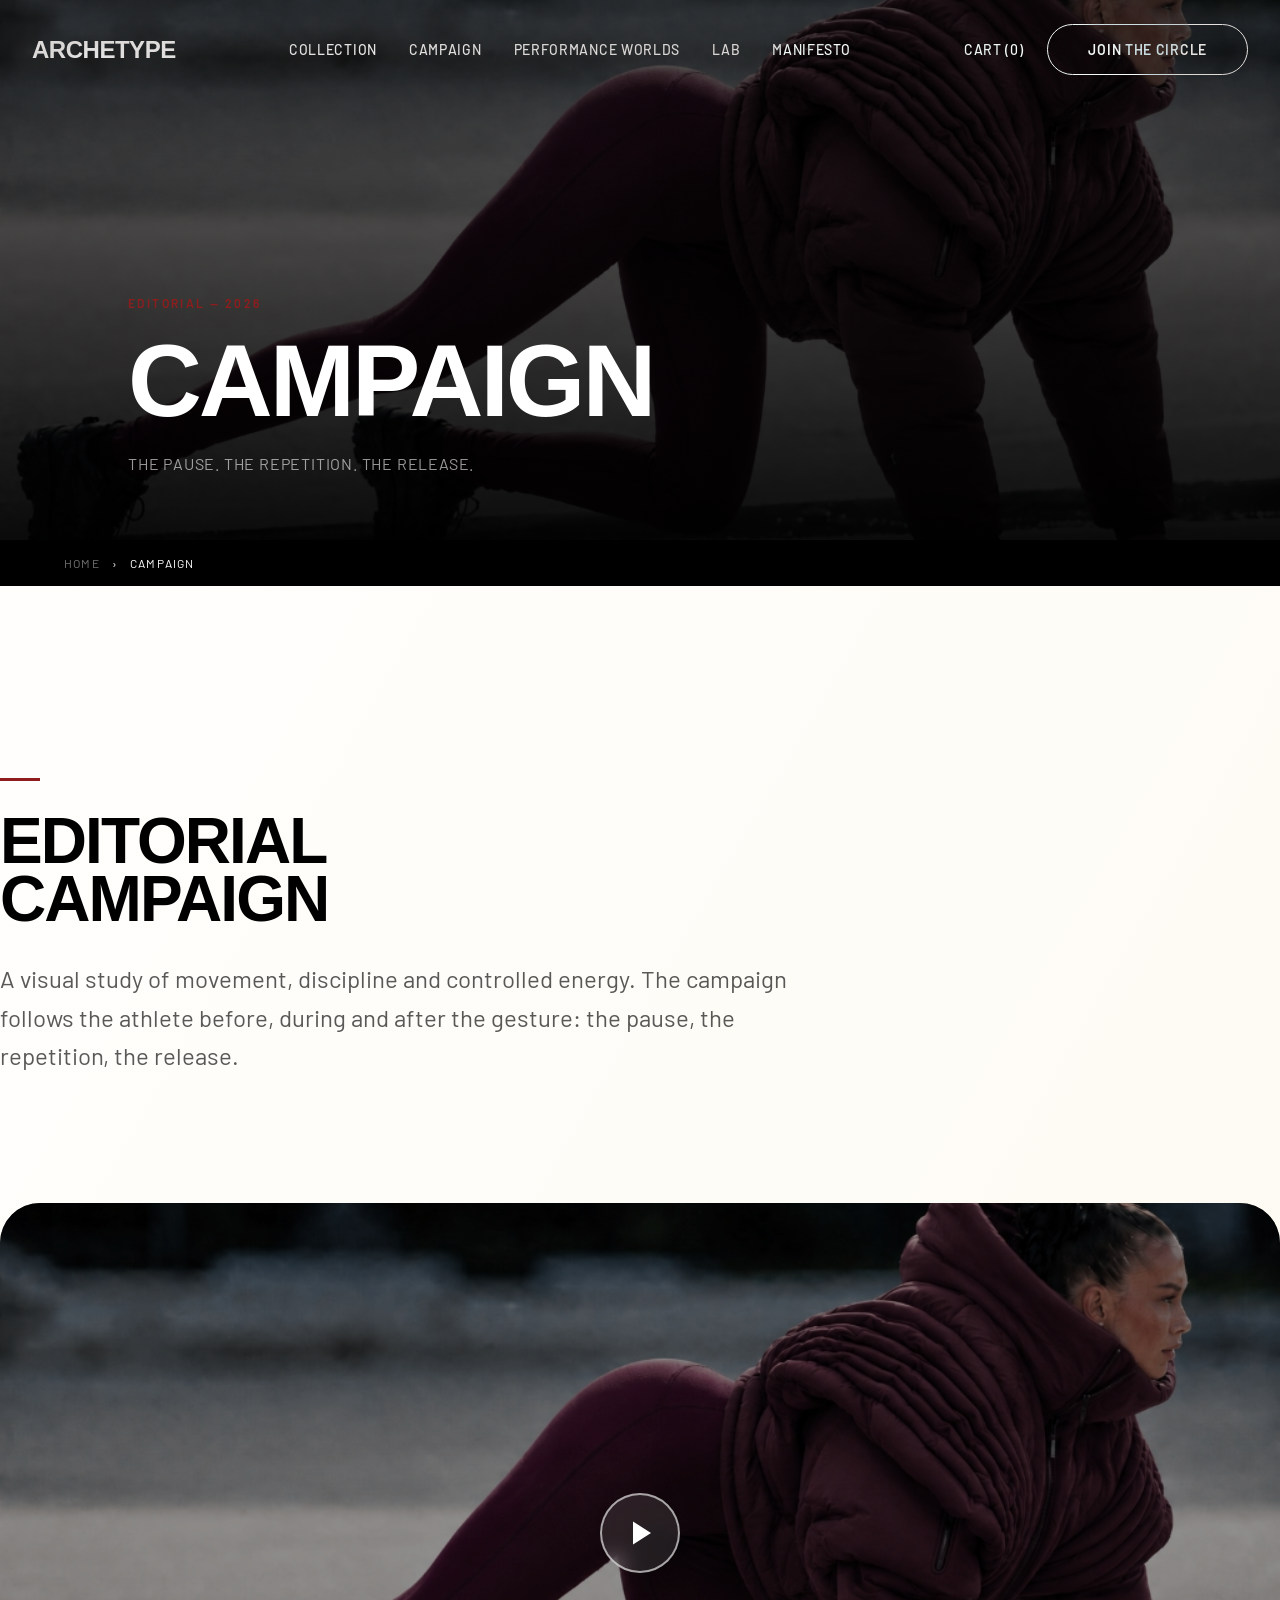
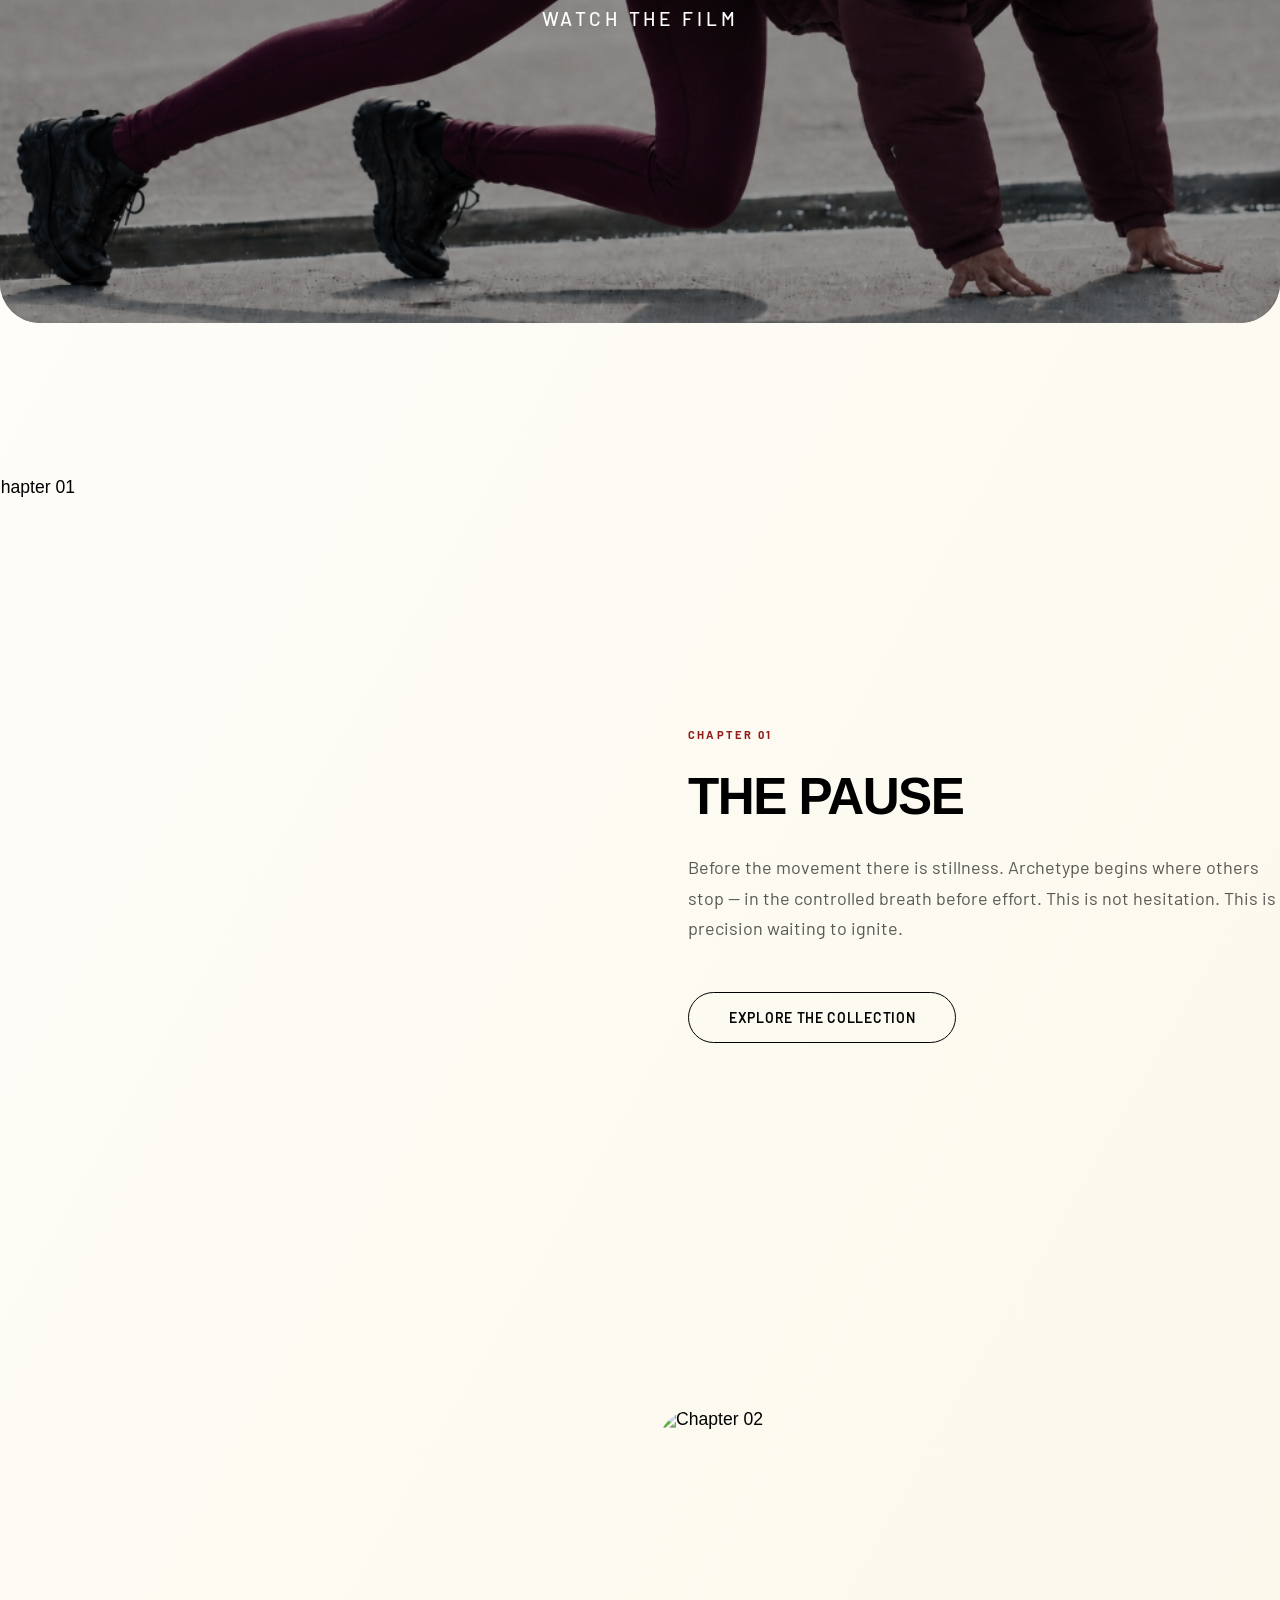
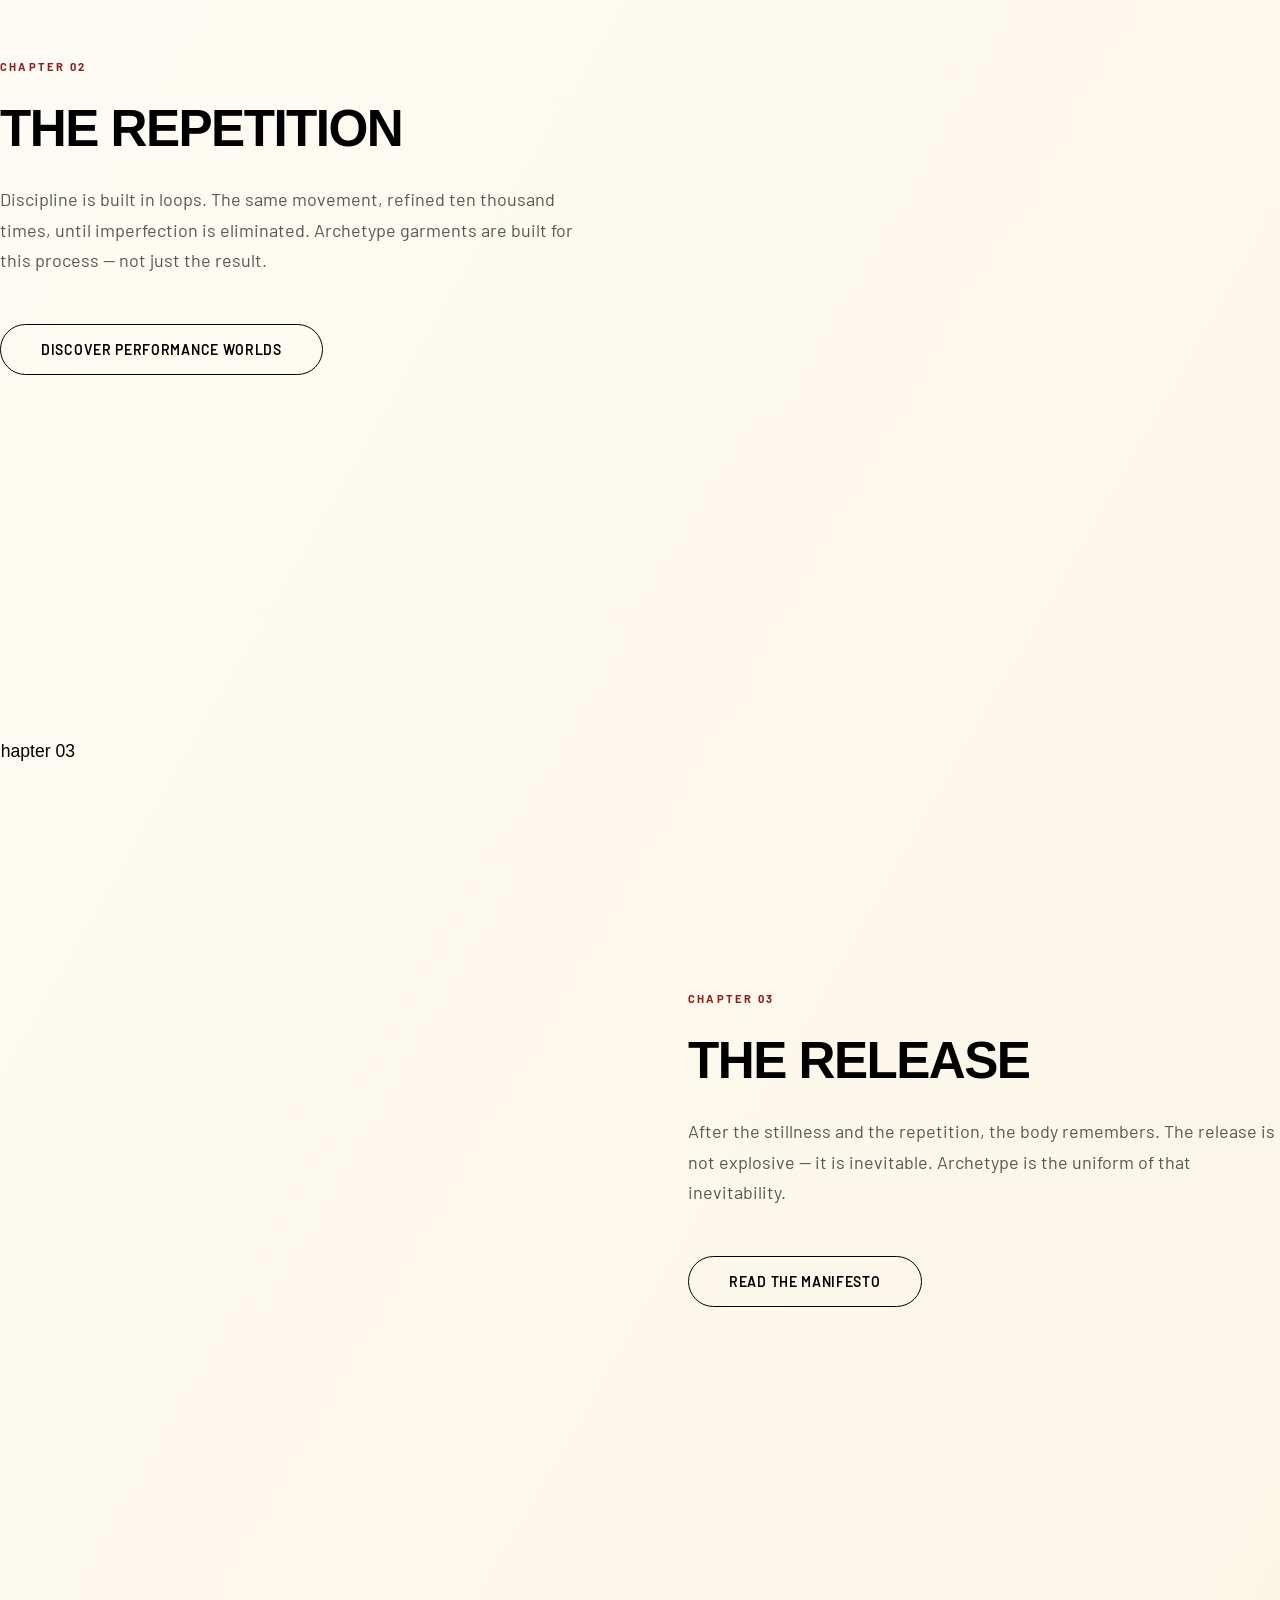
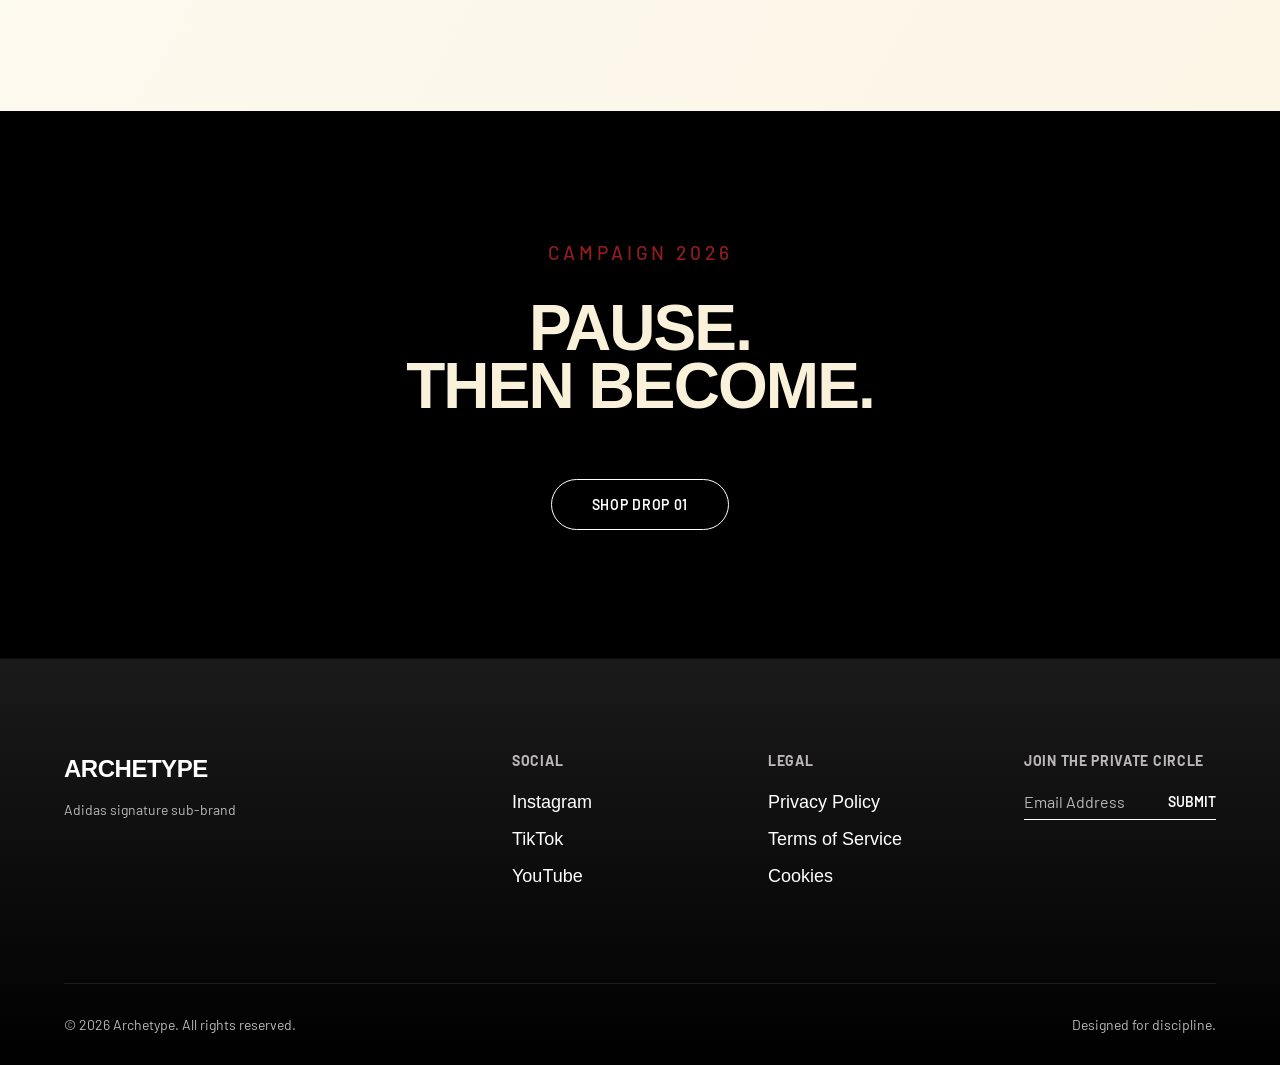
==== commit cdae8e05: "videos" ====
--- a/campaign.html
+++ b/campaign.html
@@ -76,7 +76,7 @@
                     <video
                         id="campaign-video"
                         class="video-modal-player"
-                        src="assets/videos/campaign_film.mov"
+                        src="assets/videos/campaign_film.mp4"
                         controls
                         playsinline
                         preload="metadata"
--- a/index.css
+++ b/index.css
@@ -394,6 +394,7 @@
     font-size: 1rem;
     font-weight: 700;
     text-transform: uppercase;
+    line-height: 1.2;
 }
 
 .product-price {
--- a/shared.css
+++ b/shared.css
@@ -121,7 +121,102 @@
 .collection-page-grid {
     display: grid;
     grid-template-columns: repeat(3, 1fr);
-    gap: 2.5rem;
+    gap: 3.5rem 2.5rem; /* Increased vertical gap for generous spacing between rows */
+}
+
+/* Polished Glassmorphism Cards for Collection Page */
+.collection-page-grid .product-card {
+    background: rgba(255, 255, 255, 0.45);
+    backdrop-filter: blur(12px);
+    -webkit-backdrop-filter: blur(12px);
+    border: 1px solid rgba(255, 255, 255, 0.5);
+    box-shadow: 0 10px 30px rgba(0, 0, 0, 0.02);
+    border-radius: 28px;
+    padding: 1.5rem;
+    transition: all 0.5s cubic-bezier(0.165, 0.84, 0.44, 1);
+    display: flex;
+    flex-direction: column;
+    justify-content: space-between;
+    height: 100%;
+}
+
+.collection-page-grid .product-card:hover {
+    transform: translateY(-8px);
+    background: rgba(255, 255, 255, 0.8);
+    box-shadow: 0 25px 50px rgba(0, 0, 0, 0.08);
+    border-color: rgba(255, 255, 255, 0.8);
+}
+
+.collection-page-grid .product-image {
+    aspect-ratio: 3/4;
+    border-radius: 20px;
+    margin-bottom: 1.75rem;
+    width: 100%;
+    overflow: hidden;
+    position: relative;
+    background: #eae9e5; /* Warm light gray background for premium apparel mockup contrast */
+}
+
+.collection-page-grid .product-info {
+    display: flex;
+    flex-direction: column;
+    flex-grow: 1;
+    justify-content: space-between;
+    gap: 1.25rem;
+}
+
+.collection-page-grid .product-header {
+    display: flex;
+    justify-content: space-between;
+    align-items: baseline;
+    gap: 0.5rem;
+}
+
+.collection-page-grid .product-name {
+    font-size: 1.25rem;
+    font-weight: 700;
+    line-height: 1.25; /* Solves letter cutting at the top */
+    color: var(--color-black);
+    letter-spacing: -0.01em;
+}
+
+.collection-page-grid .product-price {
+    font-family: var(--font-secondary);
+    font-size: 1.15rem;
+    font-weight: 600;
+    color: var(--color-burgundy);
+}
+
+.collection-page-grid .product-desc {
+    font-size: 0.9rem;
+    color: rgba(0, 0, 0, 0.6);
+    line-height: 1.5;
+    margin: 0;
+}
+
+.collection-page-grid .product-sizes {
+    display: flex;
+    gap: 0.4rem;
+    margin-top: auto; /* Aligns all size groups to the bottom */
+    flex-wrap: wrap;
+}
+
+.collection-page-grid .product-size {
+    font-family: var(--font-secondary);
+    font-size: 0.7rem;
+    font-weight: 600;
+    padding: 0.25rem 0.6rem;
+    border: 1px solid rgba(0, 0, 0, 0.1);
+    border-radius: 6px;
+    color: rgba(0, 0, 0, 0.6);
+    background: rgba(255, 255, 255, 0.45);
+    transition: all 0.25s ease;
+}
+
+.collection-page-grid .product-card:hover .product-size {
+    border-color: rgba(0, 0, 0, 0.2);
+    background: var(--color-white);
+    color: var(--color-black);
 }
 
 .collection-filter-bar {
@@ -343,6 +438,7 @@
 }
 
 .world-full-card {
+    display: block;
     position: relative;
     border-radius: 32px;
     overflow: hidden;
@@ -819,3 +915,652 @@
         border-radius: 20px;
     }
 }
+
+/* =============================================
+   QUICK VIEW MODAL
+   ============================================= */
+
+.qv-overlay {
+    position: fixed;
+    inset: 0;
+    z-index: 10000;
+    display: flex;
+    align-items: center;
+    justify-content: center;
+    padding: 2rem;
+    opacity: 0;
+    pointer-events: none;
+    transition: opacity 0.4s cubic-bezier(0.165, 0.84, 0.44, 1);
+}
+
+.qv-overlay.is-open {
+    opacity: 1;
+    pointer-events: all;
+}
+
+.qv-backdrop {
+    position: absolute;
+    inset: 0;
+    background: rgba(10, 10, 10, 0.75);
+    backdrop-filter: blur(14px);
+    -webkit-backdrop-filter: blur(14px);
+}
+
+.qv-modal {
+    position: relative;
+    z-index: 1;
+    background: rgba(255, 255, 255, 0.96);
+    border-radius: 32px;
+    width: min(92vw, 1000px);
+    max-height: 90vh;
+    overflow-y: auto;
+    box-shadow: 0 40px 100px rgba(0,0,0,0.25), 0 0 0 1px rgba(255,255,255,0.6);
+    transform: translateY(30px) scale(0.97);
+    transition: transform 0.5s cubic-bezier(0.165, 0.84, 0.44, 1);
+    scrollbar-width: thin;
+    scrollbar-color: rgba(0,0,0,0.15) transparent;
+}
+
+.qv-overlay.is-open .qv-modal {
+    transform: translateY(0) scale(1);
+}
+
+.qv-close {
+    position: absolute;
+    top: 1.5rem;
+    right: 1.5rem;
+    z-index: 5;
+    width: 40px;
+    height: 40px;
+    border-radius: 50%;
+    border: 1px solid rgba(0,0,0,0.12);
+    background: rgba(255,255,255,0.8);
+    backdrop-filter: blur(8px);
+    display: flex;
+    align-items: center;
+    justify-content: center;
+    cursor: pointer;
+    color: var(--color-black);
+    transition: all 0.3s ease;
+}
+
+.qv-close:hover {
+    background: var(--color-black);
+    color: var(--color-white);
+    border-color: var(--color-black);
+    transform: rotate(90deg);
+}
+
+.qv-inner {
+    display: grid;
+    grid-template-columns: 1fr 1fr;
+    gap: 0;
+}
+
+.qv-image-col {
+    background: #f0ede6;
+    border-radius: 32px 0 0 32px;
+    overflow: hidden;
+    min-height: 520px;
+}
+
+.qv-image-wrap {
+    position: relative;
+    width: 100%;
+    height: 100%;
+    min-height: 520px;
+}
+
+.qv-image-wrap img {
+    width: 100%;
+    height: 100%;
+    object-fit: cover;
+    display: block;
+    transition: transform 0.6s ease;
+}
+
+.qv-modal:hover .qv-image-wrap img {
+    transform: scale(1.03);
+}
+
+.qv-badge {
+    position: absolute;
+    top: 1.25rem;
+    left: 1.25rem;
+    background: var(--color-burgundy);
+    color: var(--color-white);
+    font-family: var(--font-secondary);
+    font-size: 0.65rem;
+    font-weight: 700;
+    letter-spacing: 0.12em;
+    text-transform: uppercase;
+    padding: 0.3rem 0.85rem;
+    border-radius: 50px;
+    z-index: 2;
+    opacity: 0;
+    transition: opacity 0.3s ease;
+}
+
+.qv-badge:not(:empty) {
+    opacity: 1;
+}
+
+.qv-info-col {
+    padding: 3rem 3rem 3rem 3rem;
+    display: flex;
+    flex-direction: column;
+    justify-content: center;
+}
+
+.qv-overline {
+    font-family: var(--font-secondary);
+    font-size: 0.7rem;
+    font-weight: 700;
+    letter-spacing: 0.2em;
+    text-transform: uppercase;
+    color: var(--color-burgundy);
+    margin-bottom: 1rem;
+}
+
+.qv-name {
+    font-size: clamp(2rem, 3.5vw, 3rem);
+    font-weight: 700;
+    letter-spacing: -0.03em;
+    line-height: 1;
+    text-transform: uppercase;
+    color: var(--color-black);
+    margin-bottom: 1rem;
+}
+
+.qv-price {
+    font-family: var(--font-secondary);
+    font-size: 1.5rem;
+    font-weight: 600;
+    color: var(--color-burgundy);
+    margin-bottom: 1.25rem;
+}
+
+.qv-desc {
+    font-size: 0.95rem;
+    line-height: 1.7;
+    color: rgba(0,0,0,0.6);
+    margin-bottom: 0;
+}
+
+.qv-divider {
+    height: 1px;
+    background: rgba(0,0,0,0.08);
+    margin: 2rem 0;
+}
+
+.qv-size-label {
+    font-family: var(--font-secondary);
+    font-size: 0.7rem;
+    font-weight: 700;
+    letter-spacing: 0.15em;
+    text-transform: uppercase;
+    color: rgba(0,0,0,0.45);
+    margin-bottom: 1rem;
+}
+
+.qv-sizes {
+    display: flex;
+    gap: 0.5rem;
+    flex-wrap: wrap;
+    margin-bottom: 0.75rem;
+}
+
+.qv-size-btn {
+    font-family: var(--font-secondary);
+    font-size: 0.8rem;
+    font-weight: 600;
+    padding: 0.5rem 1rem;
+    border: 1.5px solid rgba(0,0,0,0.15);
+    border-radius: 10px;
+    cursor: pointer;
+    background: transparent;
+    color: var(--color-black);
+    transition: all 0.25s ease;
+    min-width: 46px;
+    text-align: center;
+}
+
+.qv-size-btn:hover {
+    border-color: var(--color-black);
+    background: rgba(0,0,0,0.04);
+}
+
+.qv-size-btn.active {
+    background: var(--color-black);
+    color: var(--color-white);
+    border-color: var(--color-black);
+}
+
+.qv-size-error {
+    font-family: var(--font-secondary);
+    font-size: 0.78rem;
+    color: #c0392b;
+    margin-bottom: 1.5rem;
+    opacity: 0;
+    transform: translateY(-4px);
+    transition: all 0.25s ease;
+    pointer-events: none;
+}
+
+.qv-size-error.visible {
+    opacity: 1;
+    transform: translateY(0);
+}
+
+.qv-add-btn {
+    display: flex;
+    align-items: center;
+    justify-content: center;
+    gap: 0.6rem;
+    width: 100%;
+    padding: 1.1rem 2rem;
+    background: var(--color-black);
+    color: var(--color-white);
+    border: none;
+    border-radius: 50px;
+    font-family: var(--font-secondary);
+    font-size: 0.85rem;
+    font-weight: 700;
+    letter-spacing: 0.12em;
+    text-transform: uppercase;
+    cursor: pointer;
+    transition: all 0.35s cubic-bezier(0.165, 0.84, 0.44, 1);
+    margin-bottom: 1.25rem;
+}
+
+.qv-add-btn:hover {
+    background: var(--color-burgundy);
+    transform: translateY(-2px);
+    box-shadow: 0 10px 30px rgba(0,0,0,0.2);
+}
+
+.qv-add-btn.added {
+    background: #2d7a4f;
+}
+
+.qv-shipping-note {
+    font-family: var(--font-secondary);
+    font-size: 0.72rem;
+    color: rgba(0,0,0,0.4);
+    text-align: center;
+    letter-spacing: 0.04em;
+}
+
+/* Product card cursor pointer */
+.collection-page-grid .product-card {
+    cursor: pointer;
+}
+
+/* Quick View on hover overlay */
+.collection-page-grid .product-card .product-image::after {
+    content: 'Quick View';
+    position: absolute;
+    bottom: 1.25rem;
+    left: 50%;
+    transform: translateX(-50%) translateY(12px);
+    background: rgba(0,0,0,0.85);
+    color: #fff;
+    padding: 0.55rem 1.4rem;
+    border-radius: 50px;
+    font-family: var(--font-secondary);
+    font-size: 0.72rem;
+    font-weight: 700;
+    letter-spacing: 0.12em;
+    text-transform: uppercase;
+    opacity: 0;
+    transition: all 0.35s cubic-bezier(0.165, 0.84, 0.44, 1);
+    white-space: nowrap;
+    pointer-events: none;
+}
+
+.collection-page-grid .product-card:hover .product-image::after {
+    opacity: 1;
+    transform: translateX(-50%) translateY(0);
+}
+
+/* =============================================
+   CART DRAWER
+   ============================================= */
+
+.cart-overlay {
+    position: fixed;
+    inset: 0;
+    z-index: 10001;
+    pointer-events: none;
+}
+
+.cart-overlay.is-open {
+    pointer-events: all;
+}
+
+.cart-backdrop {
+    position: absolute;
+    inset: 0;
+    background: rgba(10, 10, 10, 0.6);
+    backdrop-filter: blur(8px);
+    -webkit-backdrop-filter: blur(8px);
+    opacity: 0;
+    transition: opacity 0.4s cubic-bezier(0.165, 0.84, 0.44, 1);
+}
+
+.cart-overlay.is-open .cart-backdrop {
+    opacity: 1;
+}
+
+.cart-drawer {
+    position: absolute;
+    top: 0;
+    right: 0;
+    bottom: 0;
+    width: min(440px, 100vw);
+    background: #fafaf8;
+    display: flex;
+    flex-direction: column;
+    transform: translateX(100%);
+    transition: transform 0.5s cubic-bezier(0.165, 0.84, 0.44, 1);
+    box-shadow: -20px 0 60px rgba(0,0,0,0.12);
+}
+
+.cart-overlay.is-open .cart-drawer {
+    transform: translateX(0);
+}
+
+.cart-header {
+    display: flex;
+    align-items: center;
+    justify-content: space-between;
+    padding: 2rem 2rem 1.5rem;
+    border-bottom: 1px solid rgba(0,0,0,0.08);
+    flex-shrink: 0;
+}
+
+.cart-title {
+    font-size: 1.25rem;
+    font-weight: 700;
+    letter-spacing: -0.02em;
+}
+
+.cart-close {
+    width: 38px;
+    height: 38px;
+    border-radius: 50%;
+    border: 1px solid rgba(0,0,0,0.12);
+    background: transparent;
+    display: flex;
+    align-items: center;
+    justify-content: center;
+    cursor: pointer;
+    color: var(--color-black);
+    transition: all 0.3s ease;
+}
+
+.cart-close:hover {
+    background: var(--color-black);
+    color: var(--color-white);
+    border-color: var(--color-black);
+    transform: rotate(90deg);
+}
+
+.cart-items {
+    flex: 1;
+    overflow-y: auto;
+    padding: 1.5rem 2rem;
+    scrollbar-width: thin;
+    scrollbar-color: rgba(0,0,0,0.12) transparent;
+    display: flex;
+    flex-direction: column;
+    gap: 1.25rem;
+}
+
+/* Empty cart state */
+.cart-empty {
+    flex: 1;
+    display: flex;
+    flex-direction: column;
+    align-items: center;
+    justify-content: center;
+    gap: 1rem;
+    color: rgba(0,0,0,0.35);
+    text-align: center;
+    padding: 3rem;
+}
+
+.cart-empty-icon {
+    font-size: 3rem;
+    opacity: 0.3;
+}
+
+.cart-empty p {
+    font-family: var(--font-secondary);
+    font-size: 0.85rem;
+    letter-spacing: 0.08em;
+    text-transform: uppercase;
+}
+
+/* Cart Item Row */
+.cart-item {
+    display: grid;
+    grid-template-columns: 80px 1fr auto;
+    gap: 1rem;
+    align-items: start;
+    background: rgba(255,255,255,0.7);
+    border: 1px solid rgba(0,0,0,0.06);
+    border-radius: 18px;
+    padding: 1rem;
+    transition: box-shadow 0.3s ease;
+}
+
+.cart-item:hover {
+    box-shadow: 0 6px 20px rgba(0,0,0,0.06);
+}
+
+.cart-item-img {
+    width: 80px;
+    height: 80px;
+    border-radius: 12px;
+    object-fit: cover;
+    background: #f0ede6;
+    display: block;
+}
+
+.cart-item-info {
+    display: flex;
+    flex-direction: column;
+    gap: 0.3rem;
+}
+
+.cart-item-name {
+    font-size: 0.95rem;
+    font-weight: 700;
+    letter-spacing: -0.01em;
+    text-transform: uppercase;
+    line-height: 1.2;
+}
+
+.cart-item-size {
+    font-family: var(--font-secondary);
+    font-size: 0.7rem;
+    letter-spacing: 0.1em;
+    text-transform: uppercase;
+    color: rgba(0,0,0,0.4);
+}
+
+.cart-item-price {
+    font-family: var(--font-secondary);
+    font-size: 0.9rem;
+    font-weight: 600;
+    color: var(--color-burgundy);
+    margin-top: 0.25rem;
+}
+
+.cart-item-actions {
+    display: flex;
+    flex-direction: column;
+    align-items: flex-end;
+    gap: 0.6rem;
+}
+
+.cart-qty-control {
+    display: flex;
+    align-items: center;
+    gap: 0.5rem;
+    border: 1px solid rgba(0,0,0,0.1);
+    border-radius: 8px;
+    overflow: hidden;
+}
+
+.cart-qty-btn {
+    width: 28px;
+    height: 28px;
+    display: flex;
+    align-items: center;
+    justify-content: center;
+    border: none;
+    background: transparent;
+    cursor: pointer;
+    font-size: 1rem;
+    font-weight: 600;
+    color: var(--color-black);
+    transition: background 0.2s ease;
+}
+
+.cart-qty-btn:hover {
+    background: rgba(0,0,0,0.06);
+}
+
+.cart-qty-num {
+    font-family: var(--font-secondary);
+    font-size: 0.85rem;
+    font-weight: 700;
+    min-width: 20px;
+    text-align: center;
+}
+
+.cart-item-remove {
+    border: none;
+    background: transparent;
+    cursor: pointer;
+    color: rgba(0,0,0,0.3);
+    font-family: var(--font-secondary);
+    font-size: 0.68rem;
+    letter-spacing: 0.08em;
+    text-transform: uppercase;
+    transition: color 0.2s ease;
+    padding: 0;
+}
+
+.cart-item-remove:hover {
+    color: #c0392b;
+}
+
+/* Cart Footer */
+.cart-footer {
+    padding: 1.5rem 2rem 2rem;
+    border-top: 1px solid rgba(0,0,0,0.08);
+    flex-shrink: 0;
+    background: rgba(255,255,255,0.8);
+    backdrop-filter: blur(10px);
+}
+
+.cart-subtotal {
+    display: flex;
+    justify-content: space-between;
+    align-items: center;
+    margin-bottom: 0.5rem;
+    font-size: 1.1rem;
+    font-weight: 700;
+}
+
+.cart-subtotal span:last-child {
+    color: var(--color-burgundy);
+}
+
+.cart-shipping-note {
+    font-family: var(--font-secondary);
+    font-size: 0.72rem;
+    color: rgba(0,0,0,0.4);
+    margin-bottom: 1.5rem;
+    letter-spacing: 0.04em;
+}
+
+.cart-checkout-btn {
+    display: block;
+    width: 100%;
+    padding: 1rem 2rem;
+    background: var(--color-black);
+    color: var(--color-white);
+    border: none;
+    border-radius: 50px;
+    font-family: var(--font-secondary);
+    font-size: 0.85rem;
+    font-weight: 700;
+    letter-spacing: 0.12em;
+    text-transform: uppercase;
+    cursor: pointer;
+    transition: all 0.35s cubic-bezier(0.165, 0.84, 0.44, 1);
+    margin-bottom: 0.75rem;
+}
+
+.cart-checkout-btn:hover {
+    background: var(--color-burgundy);
+    transform: translateY(-2px);
+    box-shadow: 0 8px 24px rgba(0,0,0,0.2);
+}
+
+.cart-continue-btn {
+    display: block;
+    width: 100%;
+    padding: 0.85rem 2rem;
+    background: transparent;
+    color: var(--color-black);
+    border: 1.5px solid rgba(0,0,0,0.15);
+    border-radius: 50px;
+    font-family: var(--font-secondary);
+    font-size: 0.8rem;
+    font-weight: 600;
+    letter-spacing: 0.1em;
+    text-transform: uppercase;
+    cursor: pointer;
+    transition: all 0.3s ease;
+}
+
+.cart-continue-btn:hover {
+    border-color: var(--color-black);
+    background: rgba(0,0,0,0.04);
+}
+
+/* QV Modal responsive */
+@media (max-width: 768px) {
+    .qv-inner {
+        grid-template-columns: 1fr;
+    }
+
+    .qv-image-col {
+        border-radius: 32px 32px 0 0;
+        min-height: 280px;
+    }
+
+    .qv-image-wrap {
+        min-height: 280px;
+    }
+
+    .qv-info-col {
+        padding: 2rem;
+    }
+
+    .qv-modal {
+        border-radius: 28px;
+        max-height: 92vh;
+    }
+
+    .qv-overlay {
+        padding: 1rem;
+        align-items: flex-end;
+    }
+}
+
